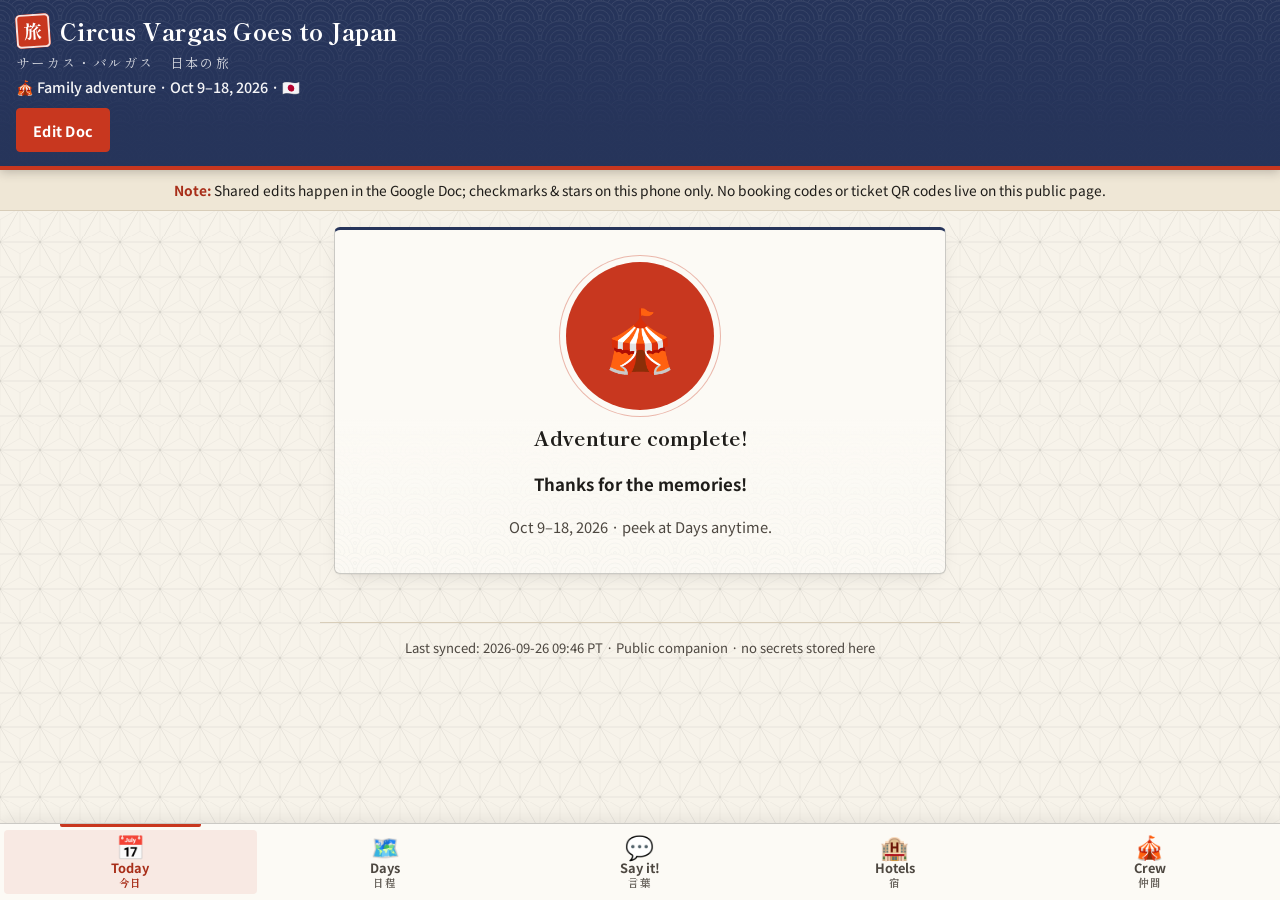
==== companion.html @ bad12d0d "Oct 10 Shinkansen moved to Nozomi 377 (11:24)" ====
<!DOCTYPE html>
<html lang="en">
<head>
  <meta charset="utf-8">
  <meta name="viewport" content="width=device-width, initial-scale=1, viewport-fit=cover">
  <meta name="theme-color" content="#26345a">
  <meta name="description" content="Circus Vargas Goes to Japan — family trip companion Oct 9–18, 2026.">
  <meta name="apple-mobile-web-app-capable" content="yes">
  <meta name="apple-mobile-web-app-status-bar-style" content="black-translucent">
  <title>Circus Vargas Goes to Japan</title>
  <link rel="preconnect" href="https://fonts.googleapis.com">
  <link rel="preconnect" href="https://fonts.gstatic.com" crossorigin>
  <link rel="stylesheet" href="https://fonts.googleapis.com/css2?family=Noto+Sans+JP:wght@400;500;700&family=Shippori+Mincho:wght@600;700;800&display=swap">
  <link rel="icon" href="data:image/svg+xml,%3Csvg xmlns='http://www.w3.org/2000/svg' viewBox='0 0 100 100'%3E%3Ctext y='.9em' font-size='90'%3E%F0%9F%8E%AA%3C/text%3E%3C/svg%3E">
  <style>
/* ───────────────────────────────────────────────────────────
   Circus Vargas Goes to Japan — washi & sumi theme
   Paper (washi) · ink (sumi) · vermilion (shu) · indigo (ai)
   Patterns are inline SVG data URIs (no external images).
   ─────────────────────────────────────────────────────────── */
:root {
  --paper: #f7f3ea;
  --paper-card: #fcfaf5;
  --paper-deep: #efe7d6;
  --sumi: #1f1d1a;
  --sumi-soft: #4d4740;
  --line: #d8cdb9;
  --line-ink: rgba(31, 29, 26, 0.22);
  --shu: #c8371f;
  --shu-ink: #a82e19;
  --shu-wash: #f8e9e3;
  --ai: #26345a;
  --ai-soft: #3a4c78;
  --ai-wash: #e8ebf2;
  --matcha: #4f6b2f;
  --matcha-wash: #edf1e3;
  --kin: #a7823a;
  --kin-ink: #7d5f17;
  --kin-wash: #f5eed9;
  --shadow: 0 1px 0 rgba(31, 29, 26, 0.04), 0 6px 18px -10px rgba(31, 29, 26, 0.25);
  --radius: 6px;
  --tap: 54px;
  --font: "Noto Sans JP", system-ui, -apple-system, "Segoe UI", "Hiragino Sans", "Hiragino Kaku Gothic ProN", "Yu Gothic", Meiryo, sans-serif;
  --serif: "Shippori Mincho", "Noto Serif JP", "Hiragino Mincho ProN", "Yu Mincho", "YuMincho", "Georgia", serif;
  --seigaiha-ai: url("data:image/svg+xml,%3Csvg xmlns='http://www.w3.org/2000/svg' width='40' height='20' viewBox='0 0 40 20'%3E%3Ccircle cx='0' cy='0' r='19.5' fill='%2326345a'/%3E%3Ccircle cx='0' cy='0' r='19' fill='none' stroke='%23ffffff' stroke-opacity='.13' stroke-width='1'/%3E%3Ccircle cx='0' cy='0' r='14.5' fill='none' stroke='%23ffffff' stroke-opacity='.13' stroke-width='1'/%3E%3Ccircle cx='0' cy='0' r='10' fill='none' stroke='%23ffffff' stroke-opacity='.13' stroke-width='1'/%3E%3Ccircle cx='0' cy='0' r='5.5' fill='none' stroke='%23ffffff' stroke-opacity='.13' stroke-width='1'/%3E%3Ccircle cx='0' cy='0' r='1.5' fill='none' stroke='%23ffffff' stroke-opacity='.13' stroke-width='1'/%3E%3Ccircle cx='40' cy='0' r='19.5' fill='%2326345a'/%3E%3Ccircle cx='40' cy='0' r='19' fill='none' stroke='%23ffffff' stroke-opacity='.13' stroke-width='1'/%3E%3Ccircle cx='40' cy='0' r='14.5' fill='none' stroke='%23ffffff' stroke-opacity='.13' stroke-width='1'/%3E%3Ccircle cx='40' cy='0' r='10' fill='none' stroke='%23ffffff' stroke-opacity='.13' stroke-width='1'/%3E%3Ccircle cx='40' cy='0' r='5.5' fill='none' stroke='%23ffffff' stroke-opacity='.13' stroke-width='1'/%3E%3Ccircle cx='40' cy='0' r='1.5' fill='none' stroke='%23ffffff' stroke-opacity='.13' stroke-width='1'/%3E%3Ccircle cx='20' cy='10' r='19.5' fill='%2326345a'/%3E%3Ccircle cx='20' cy='10' r='19' fill='none' stroke='%23ffffff' stroke-opacity='.13' stroke-width='1'/%3E%3Ccircle cx='20' cy='10' r='14.5' fill='none' stroke='%23ffffff' stroke-opacity='.13' stroke-width='1'/%3E%3Ccircle cx='20' cy='10' r='10' fill='none' stroke='%23ffffff' stroke-opacity='.13' stroke-width='1'/%3E%3Ccircle cx='20' cy='10' r='5.5' fill='none' stroke='%23ffffff' stroke-opacity='.13' stroke-width='1'/%3E%3Ccircle cx='20' cy='10' r='1.5' fill='none' stroke='%23ffffff' stroke-opacity='.13' stroke-width='1'/%3E%3Ccircle cx='0' cy='20' r='19.5' fill='%2326345a'/%3E%3Ccircle cx='0' cy='20' r='19' fill='none' stroke='%23ffffff' stroke-opacity='.13' stroke-width='1'/%3E%3Ccircle cx='0' cy='20' r='14.5' fill='none' stroke='%23ffffff' stroke-opacity='.13' stroke-width='1'/%3E%3Ccircle cx='0' cy='20' r='10' fill='none' stroke='%23ffffff' stroke-opacity='.13' stroke-width='1'/%3E%3Ccircle cx='0' cy='20' r='5.5' fill='none' stroke='%23ffffff' stroke-opacity='.13' stroke-width='1'/%3E%3Ccircle cx='0' cy='20' r='1.5' fill='none' stroke='%23ffffff' stroke-opacity='.13' stroke-width='1'/%3E%3Ccircle cx='40' cy='20' r='19.5' fill='%2326345a'/%3E%3Ccircle cx='40' cy='20' r='19' fill='none' stroke='%23ffffff' stroke-opacity='.13' stroke-width='1'/%3E%3Ccircle cx='40' cy='20' r='14.5' fill='none' stroke='%23ffffff' stroke-opacity='.13' stroke-width='1'/%3E%3Ccircle cx='40' cy='20' r='10' fill='none' stroke='%23ffffff' stroke-opacity='.13' stroke-width='1'/%3E%3Ccircle cx='40' cy='20' r='5.5' fill='none' stroke='%23ffffff' stroke-opacity='.13' stroke-width='1'/%3E%3Ccircle cx='40' cy='20' r='1.5' fill='none' stroke='%23ffffff' stroke-opacity='.13' stroke-width='1'/%3E%3C/svg%3E");
  --seigaiha-paper: url("data:image/svg+xml,%3Csvg xmlns='http://www.w3.org/2000/svg' width='40' height='20' viewBox='0 0 40 20'%3E%3Ccircle cx='0' cy='0' r='19.5' fill='%23fbf8f1'/%3E%3Ccircle cx='0' cy='0' r='19' fill='none' stroke='%23264653' stroke-opacity='.10' stroke-width='1'/%3E%3Ccircle cx='0' cy='0' r='14.5' fill='none' stroke='%23264653' stroke-opacity='.10' stroke-width='1'/%3E%3Ccircle cx='0' cy='0' r='10' fill='none' stroke='%23264653' stroke-opacity='.10' stroke-width='1'/%3E%3Ccircle cx='0' cy='0' r='5.5' fill='none' stroke='%23264653' stroke-opacity='.10' stroke-width='1'/%3E%3Ccircle cx='0' cy='0' r='1.5' fill='none' stroke='%23264653' stroke-opacity='.10' stroke-width='1'/%3E%3Ccircle cx='40' cy='0' r='19.5' fill='%23fbf8f1'/%3E%3Ccircle cx='40' cy='0' r='19' fill='none' stroke='%23264653' stroke-opacity='.10' stroke-width='1'/%3E%3Ccircle cx='40' cy='0' r='14.5' fill='none' stroke='%23264653' stroke-opacity='.10' stroke-width='1'/%3E%3Ccircle cx='40' cy='0' r='10' fill='none' stroke='%23264653' stroke-opacity='.10' stroke-width='1'/%3E%3Ccircle cx='40' cy='0' r='5.5' fill='none' stroke='%23264653' stroke-opacity='.10' stroke-width='1'/%3E%3Ccircle cx='40' cy='0' r='1.5' fill='none' stroke='%23264653' stroke-opacity='.10' stroke-width='1'/%3E%3Ccircle cx='20' cy='10' r='19.5' fill='%23fbf8f1'/%3E%3Ccircle cx='20' cy='10' r='19' fill='none' stroke='%23264653' stroke-opacity='.10' stroke-width='1'/%3E%3Ccircle cx='20' cy='10' r='14.5' fill='none' stroke='%23264653' stroke-opacity='.10' stroke-width='1'/%3E%3Ccircle cx='20' cy='10' r='10' fill='none' stroke='%23264653' stroke-opacity='.10' stroke-width='1'/%3E%3Ccircle cx='20' cy='10' r='5.5' fill='none' stroke='%23264653' stroke-opacity='.10' stroke-width='1'/%3E%3Ccircle cx='20' cy='10' r='1.5' fill='none' stroke='%23264653' stroke-opacity='.10' stroke-width='1'/%3E%3Ccircle cx='0' cy='20' r='19.5' fill='%23fbf8f1'/%3E%3Ccircle cx='0' cy='20' r='19' fill='none' stroke='%23264653' stroke-opacity='.10' stroke-width='1'/%3E%3Ccircle cx='0' cy='20' r='14.5' fill='none' stroke='%23264653' stroke-opacity='.10' stroke-width='1'/%3E%3Ccircle cx='0' cy='20' r='10' fill='none' stroke='%23264653' stroke-opacity='.10' stroke-width='1'/%3E%3Ccircle cx='0' cy='20' r='5.5' fill='none' stroke='%23264653' stroke-opacity='.10' stroke-width='1'/%3E%3Ccircle cx='0' cy='20' r='1.5' fill='none' stroke='%23264653' stroke-opacity='.10' stroke-width='1'/%3E%3Ccircle cx='40' cy='20' r='19.5' fill='%23fbf8f1'/%3E%3Ccircle cx='40' cy='20' r='19' fill='none' stroke='%23264653' stroke-opacity='.10' stroke-width='1'/%3E%3Ccircle cx='40' cy='20' r='14.5' fill='none' stroke='%23264653' stroke-opacity='.10' stroke-width='1'/%3E%3Ccircle cx='40' cy='20' r='10' fill='none' stroke='%23264653' stroke-opacity='.10' stroke-width='1'/%3E%3Ccircle cx='40' cy='20' r='5.5' fill='none' stroke='%23264653' stroke-opacity='.10' stroke-width='1'/%3E%3Ccircle cx='40' cy='20' r='1.5' fill='none' stroke='%23264653' stroke-opacity='.10' stroke-width='1'/%3E%3C/svg%3E");
  --asanoha: url("data:image/svg+xml,%3Csvg xmlns='http://www.w3.org/2000/svg' width='40' height='69.28' viewBox='0 0 40 69.28'%3E%3Cpath d='M-60 0L-20 0M-20 0L-40 -34.64M-40 -34.64L-60 0M-60 0L-40 -11.55M-20 0L-40 -11.55M-40 -34.64L-40 -11.55M-40 -34.64L0 -34.64M0 -34.64L-20 0M-20 0L-40 -34.64M-40 -34.64L-20 -23.09M0 -34.64L-20 -23.09M-20 0L-20 -23.09M-20 0L20 0M20 0L0 -34.64M0 -34.64L-20 0M-20 0L0 -11.55M20 0L0 -11.55M0 -34.64L0 -11.55M0 -34.64L40 -34.64M40 -34.64L20 0M20 0L0 -34.64M0 -34.64L20 -23.09M40 -34.64L20 -23.09M20 0L20 -23.09M20 0L60 0M60 0L40 -34.64M40 -34.64L20 0M20 0L40 -11.55M60 0L40 -11.55M40 -34.64L40 -11.55M40 -34.64L80 -34.64M80 -34.64L60 0M60 0L40 -34.64M40 -34.64L60 -23.09M80 -34.64L60 -23.09M60 0L60 -23.09M60 0L100 0M100 0L80 -34.64M80 -34.64L60 0M60 0L80 -11.55M100 0L80 -11.55M80 -34.64L80 -11.55M80 -34.64L120 -34.64M120 -34.64L100 0M100 0L80 -34.64M80 -34.64L100 -23.09M120 -34.64L100 -23.09M100 0L100 -23.09M100 0L140 0M140 0L120 -34.64M120 -34.64L100 0M100 0L120 -11.55M140 0L120 -11.55M120 -34.64L120 -11.55M120 -34.64L160 -34.64M160 -34.64L140 0M140 0L120 -34.64M120 -34.64L140 -23.09M160 -34.64L140 -23.09M140 0L140 -23.09M-80 34.64L-40 34.64M-40 34.64L-60 0M-60 0L-80 34.64M-80 34.64L-60 23.09M-40 34.64L-60 23.09M-60 0L-60 23.09M-60 0L-20 0M-20 0L-40 34.64M-40 34.64L-60 0M-60 0L-40 11.55M-20 0L-40 11.55M-40 34.64L-40 11.55M-40 34.64L0 34.64M0 34.64L-20 0M-20 0L-40 34.64M-40 34.64L-20 23.09M0 34.64L-20 23.09M-20 0L-20 23.09M-20 0L20 0M20 0L0 34.64M0 34.64L-20 0M-20 0L0 11.55M20 0L0 11.55M0 34.64L0 11.55M0 34.64L40 34.64M40 34.64L20 0M20 0L0 34.64M0 34.64L20 23.09M40 34.64L20 23.09M20 0L20 23.09M20 0L60 0M60 0L40 34.64M40 34.64L20 0M20 0L40 11.55M60 0L40 11.55M40 34.64L40 11.55M40 34.64L80 34.64M80 34.64L60 0M60 0L40 34.64M40 34.64L60 23.09M80 34.64L60 23.09M60 0L60 23.09M60 0L100 0M100 0L80 34.64M80 34.64L60 0M60 0L80 11.55M100 0L80 11.55M80 34.64L80 11.55M80 34.64L120 34.64M120 34.64L100 0M100 0L80 34.64M80 34.64L100 23.09M120 34.64L100 23.09M100 0L100 23.09M100 0L140 0M140 0L120 34.64M120 34.64L100 0M100 0L120 11.55M140 0L120 11.55M120 34.64L120 11.55M-60 69.28L-20 69.28M-20 69.28L-40 34.64M-40 34.64L-60 69.28M-60 69.28L-40 57.74M-20 69.28L-40 57.74M-40 34.64L-40 57.74M-40 34.64L0 34.64M0 34.64L-20 69.28M-20 69.28L-40 34.64M-40 34.64L-20 46.19M0 34.64L-20 46.19M-20 69.28L-20 46.19M-20 69.28L20 69.28M20 69.28L0 34.64M0 34.64L-20 69.28M-20 69.28L0 57.74M20 69.28L0 57.74M0 34.64L0 57.74M0 34.64L40 34.64M40 34.64L20 69.28M20 69.28L0 34.64M0 34.64L20 46.19M40 34.64L20 46.19M20 69.28L20 46.19M20 69.28L60 69.28M60 69.28L40 34.64M40 34.64L20 69.28M20 69.28L40 57.74M60 69.28L40 57.74M40 34.64L40 57.74M40 34.64L80 34.64M80 34.64L60 69.28M60 69.28L40 34.64M40 34.64L60 46.19M80 34.64L60 46.19M60 69.28L60 46.19M60 69.28L100 69.28M100 69.28L80 34.64M80 34.64L60 69.28M60 69.28L80 57.74M100 69.28L80 57.74M80 34.64L80 57.74M80 34.64L120 34.64M120 34.64L100 69.28M100 69.28L80 34.64M80 34.64L100 46.19M120 34.64L100 46.19M100 69.28L100 46.19M100 69.28L140 69.28M140 69.28L120 34.64M120 34.64L100 69.28M100 69.28L120 57.74M140 69.28L120 57.74M120 34.64L120 57.74M120 34.64L160 34.64M160 34.64L140 69.28M140 69.28L120 34.64M120 34.64L140 46.19M160 34.64L140 46.19M140 69.28L140 46.19M-80 103.92L-40 103.92M-40 103.92L-60 69.28M-60 69.28L-80 103.92M-80 103.92L-60 92.38M-40 103.92L-60 92.38M-60 69.28L-60 92.38M-60 69.28L-20 69.28M-20 69.28L-40 103.92M-40 103.92L-60 69.28M-60 69.28L-40 80.83M-20 69.28L-40 80.83M-40 103.92L-40 80.83M-40 103.92L0 103.92M0 103.92L-20 69.28M-20 69.28L-40 103.92M-40 103.92L-20 92.38M0 103.92L-20 92.38M-20 69.28L-20 92.38M-20 69.28L20 69.28M20 69.28L0 103.92M0 103.92L-20 69.28M-20 69.28L0 80.83M20 69.28L0 80.83M0 103.92L0 80.83M0 103.92L40 103.92M40 103.92L20 69.28M20 69.28L0 103.92M0 103.92L20 92.38M40 103.92L20 92.38M20 69.28L20 92.38M20 69.28L60 69.28M60 69.28L40 103.92M40 103.92L20 69.28M20 69.28L40 80.83M60 69.28L40 80.83M40 103.92L40 80.83M40 103.92L80 103.92M80 103.92L60 69.28M60 69.28L40 103.92M40 103.92L60 92.38M80 103.92L60 92.38M60 69.28L60 92.38M60 69.28L100 69.28M100 69.28L80 103.92M80 103.92L60 69.28M60 69.28L80 80.83M100 69.28L80 80.83M80 103.92L80 80.83M80 103.92L120 103.92M120 103.92L100 69.28M100 69.28L80 103.92M80 103.92L100 92.38M120 103.92L100 92.38M100 69.28L100 92.38M100 69.28L140 69.28M140 69.28L120 103.92M120 103.92L100 69.28M100 69.28L120 80.83M140 69.28L120 80.83M120 103.92L120 80.83' fill='none' stroke='%231f1d1a' stroke-opacity='.055' stroke-width='.7'/%3E%3C/svg%3E");
}

*, *::before, *::after { box-sizing: border-box; }
html { scroll-behavior: smooth; }
body {
  margin: 0;
  font-family: var(--font);
  font-size: 1.05rem;
  background-color: var(--paper);
  background-image: var(--asanoha);
  color: var(--sumi);
  line-height: 1.6;
  min-height: 100dvh;
  padding-bottom: calc(92px + env(safe-area-inset-bottom));
  -webkit-font-smoothing: antialiased;
}

a { color: var(--ai-soft); text-underline-offset: 2px; }
button, input, textarea, select {
  font: inherit;
  color: inherit;
}
h1, h2, h3 { font-family: var(--serif); font-weight: 700; letter-spacing: 0.02em; }

/* ── Header: indigo noren with seigaiha waves + vermilion rule ── */
.app-header {
  position: sticky;
  top: 0;
  z-index: 40;
  background-color: var(--ai);
  background-image: linear-gradient(180deg, rgba(38, 52, 90, 0.35), rgba(38, 52, 90, 0.95) 80%), var(--seigaiha-ai);
  color: #fff;
  padding: 14px 16px 14px;
  border-bottom: 4px solid var(--shu);
  box-shadow: 0 2px 10px rgba(31, 29, 26, 0.25);
}
.app-header h1 {
  margin: 0;
  font-size: 1.25rem;
  line-height: 1.3;
  font-weight: 800;
  display: flex;
  align-items: center;
  gap: 10px;
}
.hanko-seal {
  flex: 0 0 auto;
  display: inline-flex;
  align-items: center;
  justify-content: center;
  width: 34px;
  height: 34px;
  border-radius: 5px;
  background: var(--shu);
  color: #fff;
  font-family: var(--serif);
  font-size: 1.15rem;
  font-weight: 800;
  box-shadow: inset 0 0 0 2px rgba(255, 255, 255, 0.85), inset 0 0 0 3px var(--shu);
  transform: rotate(-4deg);
}
.app-header .jp-sub {
  margin: 4px 0 0;
  font-family: var(--serif);
  font-size: 0.82rem;
  letter-spacing: 0.18em;
  color: rgba(255, 255, 255, 0.82);
}
.app-header .tagline {
  margin: 2px 0 0;
  font-size: 0.9rem;
  color: rgba(255, 255, 255, 0.95);
  font-weight: 500;
}
.header-actions {
  display: flex;
  gap: 8px;
  margin-top: 10px;
  flex-wrap: wrap;
}
.header-actions .btn { min-height: 44px; padding: 0 16px; font-size: 0.9rem; }

/* ── Buttons: restrained, solid ── */
.btn {
  display: inline-flex;
  align-items: center;
  justify-content: center;
  gap: 6px;
  min-height: var(--tap);
  padding: 0 18px;
  border-radius: 4px;
  border: 1px solid transparent;
  cursor: pointer;
  text-decoration: none;
  font-weight: 700;
  font-size: 0.95rem;
  letter-spacing: 0.02em;
  transition: background-color 0.15s, border-color 0.15s;
}
.btn-primary {
  background: var(--shu);
  color: #fff;
  border-color: var(--shu);
}
.btn-primary:hover, .btn-primary:focus-visible {
  background: var(--shu-ink);
  border-color: var(--shu-ink);
  outline: 2px solid #fff;
  outline-offset: 2px;
}
.card .btn-primary:focus-visible, main .btn-primary:focus-visible { outline-color: var(--ai); }
.btn-ghost {
  background: rgba(255, 255, 255, 0.1);
  color: #fff;
  border-color: rgba(255, 255, 255, 0.4);
}
.btn-ghost:hover, .btn-ghost:focus-visible {
  background: rgba(255, 255, 255, 0.2);
  outline: 2px solid #fff;
  outline-offset: 2px;
}
.btn-paper {
  background: #fff;
  color: var(--sumi);
  border-color: var(--line-ink);
}
.btn-paper:hover, .btn-paper:focus-visible {
  background: var(--paper-deep);
  border-color: var(--sumi-soft);
  outline: 2px solid var(--ai);
  outline-offset: 1px;
}
.btn-indigo {
  background: var(--ai);
  color: #fff;
  border-color: var(--ai);
}
.btn-indigo:hover, .btn-indigo:focus-visible {
  background: var(--ai-soft);
  outline: 2px solid var(--shu);
  outline-offset: 1px;
}
.btn-sm {
  min-height: 44px;
  padding: 0 14px;
  font-size: 0.88rem;
}
.btn-icon {
  min-width: var(--tap);
  min-height: var(--tap);
  padding: 0;
  border-radius: 4px;
  background: #fff;
  border: 1px solid var(--line-ink);
  cursor: pointer;
  font-size: 1.3rem;
  color: var(--kin-ink);
}
.btn-icon[aria-pressed="true"] {
  background: var(--kin-wash);
  border-color: var(--kin);
  color: var(--kin-ink);
}
.btn-icon:focus-visible { outline: 2px solid var(--ai); outline-offset: 1px; }

/* ── Note strip under header ── */
.banner {
  background: var(--paper-deep);
  color: var(--sumi);
  padding: 9px 16px;
  font-size: 0.86rem;
  text-align: center;
  border-bottom: 1px solid var(--line);
}
.banner strong { color: var(--shu-ink); }

/* ── Bottom tabs ── */
.nav-tabs {
  position: fixed;
  bottom: 0;
  left: 0;
  right: 0;
  z-index: 50;
  display: grid;
  grid-template-columns: repeat(5, 1fr);
  gap: 2px;
  background: var(--paper-card);
  border-top: 1px solid var(--line-ink);
  padding: 6px 4px calc(6px + env(safe-area-inset-bottom));
  box-shadow: 0 -4px 16px rgba(31, 29, 26, 0.08);
}
.nav-tabs button {
  appearance: none;
  position: relative;
  border: none;
  background: transparent;
  min-height: 64px;
  border-radius: 4px;
  cursor: pointer;
  font-size: 0.8rem;
  font-weight: 700;
  color: var(--sumi-soft);
  display: flex;
  flex-direction: column;
  align-items: center;
  justify-content: center;
  gap: 1px;
  line-height: 1.15;
}
.nav-tabs button .ico { font-size: 1.45rem; line-height: 1; margin-bottom: 2px; }
.nav-tabs button .jp {
  font-family: var(--serif);
  font-size: 0.66rem;
  font-weight: 700;
  letter-spacing: 0.08em;
  color: var(--sumi-soft);
  opacity: 0.85;
}
.nav-tabs button[aria-selected="true"] {
  color: var(--shu-ink);
  background: var(--shu-wash);
}
.nav-tabs button[aria-selected="true"] .jp { color: var(--shu-ink); opacity: 1; }
.nav-tabs button[aria-selected="true"]::before {
  content: "";
  position: absolute;
  top: -6px;
  left: 22%;
  right: 22%;
  height: 3px;
  background: var(--shu);
  border-radius: 0 0 2px 2px;
}
.nav-tabs button:focus-visible {
  outline: 2px solid var(--ai);
  outline-offset: 1px;
}

main {
  max-width: 640px;
  margin: 0 auto;
  padding: 16px 14px 24px;
}
.panel { display: none; }
.panel.active { display: block; }

/* ── Section eyebrow: 日程 · Days ── */
.eyebrow {
  display: flex;
  align-items: center;
  gap: 10px;
  margin: 2px 0 12px;
  font-size: 0.85rem;
  font-weight: 700;
  color: var(--sumi-soft);
  letter-spacing: 0.06em;
}
.eyebrow .jp {
  font-family: var(--serif);
  font-size: 1.15rem;
  color: var(--sumi);
  letter-spacing: 0.12em;
}
.eyebrow::after {
  content: "";
  flex: 1;
  height: 1px;
  background: linear-gradient(90deg, var(--line-ink), transparent);
}
.card .eyebrow { margin-top: 0; }

/* ── Cards: paper with thin ink border ── */
.card {
  background: var(--paper-card);
  border: 1px solid var(--line-ink);
  border-radius: var(--radius);
  padding: 18px 16px;
  margin-bottom: 16px;
  box-shadow: var(--shadow);
}
.card h2, .card h3 {
  margin: 0 0 8px;
  font-size: 1.2rem;
  line-height: 1.35;
}
.muted { color: var(--sumi-soft); font-size: 0.92rem; }

/* ── Status badges: hanko stamps ── */
.pill {
  display: inline-block;
  padding: 2px 8px 1px;
  border: 2px solid currentColor;
  border-radius: 4px;
  font-family: var(--serif);
  font-size: 0.74rem;
  font-weight: 800;
  line-height: 1.45;
  letter-spacing: 0.04em;
  vertical-align: middle;
  transform: rotate(-3deg);
  margin-left: 2px;
  white-space: nowrap;
}
.pill-booked { color: var(--shu-ink); background: var(--shu-wash); }
.pill-planned { color: var(--kin-ink); background: var(--kin-wash); transform: rotate(2deg); }
.pill-plan { color: var(--ai); background: var(--ai-wash); border-style: double; border-width: 3px; transform: rotate(-1.5deg); }

.callout {
  background: var(--kin-wash);
  border: 1px solid #e4d4a8;
  border-left: 4px solid var(--kin);
  border-radius: 3px;
  padding: 12px 14px;
  margin: 10px 0;
  font-size: 0.92rem;
}
.callout a { word-break: break-all; }

/* ── Countdown: hinomaru sun ── */
.countdown {
  text-align: center;
  padding: 22px 14px 20px;
  background-color: var(--paper-card);
  background-image: linear-gradient(180deg, var(--paper-card) 55%, rgba(252, 250, 245, 0.6)), var(--seigaiha-paper);
  background-position: 0 0, 0 100%;
  border-top: 3px solid var(--ai);
}
.countdown .big {
  width: 132px;
  height: 132px;
  margin: 10px auto 6px;
  border-radius: 50%;
  background: var(--shu);
  color: #fff;
  display: flex;
  align-items: center;
  justify-content: center;
  font-family: var(--serif);
  font-size: 3.4rem;
  font-weight: 800;
  line-height: 1;
  box-shadow: 0 0 0 6px var(--paper-card), 0 0 0 7px rgba(200, 55, 31, 0.35);
}
.countdown .countdown-label {
  font-family: var(--serif);
  font-size: 1.25rem;
  font-weight: 800;
  margin: 12px 0 4px;
  color: var(--sumi);
}

/* ── Day card title with red-sun date marker ── */
.day-title-row {
  display: flex;
  align-items: center;
  gap: 12px;
  margin-bottom: 6px;
}
.day-title-row h2 { margin: 0; flex: 1; }
.day-sun {
  flex: 0 0 auto;
  width: 54px;
  height: 54px;
  border-radius: 50%;
  background: var(--shu);
  color: #fff;
  display: inline-flex;
  flex-direction: column;
  align-items: center;
  justify-content: center;
  font-family: var(--serif);
  font-weight: 800;
  font-size: 1.35rem;
  line-height: 1;
}
.day-sun small {
  font-family: var(--font);
  font-size: 0.58rem;
  font-weight: 700;
  letter-spacing: 0.1em;
  text-transform: uppercase;
  margin-bottom: 2px;
  opacity: 0.92;
}
.day-meta { margin-top: 0; }

.item {
  border-top: 1px dashed var(--line);
  padding: 16px 0 14px;
  position: relative;
}
.item:first-of-type { border-top: none; padding-top: 4px; }
.card > p + .item, .card > .callout + .item { border-top: 1px solid var(--line-ink); padding-top: 16px; }
.item.done .item-title { text-decoration: line-through; text-decoration-color: var(--shu); opacity: 0.6; }
.item.done::after {
  content: "済";
  position: absolute;
  top: 10px;
  right: 2px;
  width: 42px;
  height: 42px;
  border: 2px solid var(--shu);
  border-radius: 50%;
  color: var(--shu);
  font-family: var(--serif);
  font-size: 1.25rem;
  font-weight: 800;
  display: flex;
  align-items: center;
  justify-content: center;
  background: rgba(248, 233, 227, 0.75);
  transform: rotate(-12deg);
  animation: hanko-press 0.25s ease-out;
  pointer-events: none;
}
@keyframes hanko-press {
  0% { transform: scale(1.35) rotate(-12deg); opacity: 0; }
  100% { transform: scale(1) rotate(-12deg); opacity: 1; }
}
@media (prefers-reduced-motion: reduce) {
  .item.done::after { animation: none; }
  .phrase-inner { transition: none; }
}
.item-top {
  display: flex;
  gap: 12px;
  align-items: flex-start;
}
.item-checks {
  display: flex;
  flex-direction: column;
  gap: 6px;
  flex-shrink: 0;
  align-items: center;
}
.item-body { flex: 1; min-width: 0; }
.item-title { font-weight: 700; font-size: 1.04rem; line-height: 1.45; padding-right: 36px; }
.item-detail { font-size: 0.93rem; color: var(--sumi-soft); margin-top: 4px; }
.item-actions {
  display: flex;
  flex-wrap: wrap;
  gap: 8px;
  margin-top: 10px;
}
.item-note {
  width: 100%;
  margin-top: 8px;
  min-height: 44px;
  border: 1px solid var(--line);
  border-radius: 4px;
  padding: 10px 12px;
  background: #fff;
  resize: vertical;
}
.item-note:focus { outline: 2px solid var(--ai); outline-offset: 0; border-color: var(--ai); }
.chk {
  width: 36px;
  height: 36px;
  margin: 9px;
  accent-color: var(--shu);
  cursor: pointer;
}

/* ── Day picker: paper tiles ── */
.day-picker {
  display: flex;
  gap: 8px;
  overflow-x: auto;
  padding: 4px 2px 14px;
  -webkit-overflow-scrolling: touch;
  scrollbar-width: thin;
}
.day-chip {
  flex: 0 0 auto;
  min-width: 64px;
  min-height: 64px;
  padding: 8px 10px;
  border-radius: 4px;
  border: 1px solid var(--line-ink);
  border-top: 3px solid var(--line);
  background: var(--paper-card);
  cursor: pointer;
  text-align: center;
  font-size: 0.76rem;
  font-weight: 700;
  color: var(--sumi-soft);
  letter-spacing: 0.04em;
}
.day-chip .d {
  display: block;
  font-family: var(--serif);
  font-size: 1.35rem;
  font-weight: 800;
  line-height: 1.15;
  color: var(--sumi);
}
.day-chip:hover { border-top-color: var(--shu); }
.day-chip[aria-selected="true"] {
  background: var(--ai);
  color: #fff;
  border-color: var(--ai);
  border-top-color: var(--shu);
  box-shadow: 0 4px 10px -4px rgba(38, 52, 90, 0.6);
}
.day-chip[aria-selected="true"] .d { color: #fff; }
.day-chip:focus-visible { outline: 2px solid var(--shu); outline-offset: 2px; }

.search-row {
  display: flex;
  gap: 8px;
  margin-bottom: 12px;
}
.search-row input {
  flex: 1;
  min-height: var(--tap);
  border: 1px solid var(--line-ink);
  border-radius: 4px;
  padding: 0 16px;
  background: #fff;
  font-size: 1rem;
}
.search-row input:focus { outline: 2px solid var(--ai); border-color: var(--ai); }
.cat-tabs {
  display: flex;
  gap: 6px;
  overflow-x: auto;
  padding-bottom: 12px;
  -webkit-overflow-scrolling: touch;
}
.cat-chip {
  flex: 0 0 auto;
  min-height: 44px;
  padding: 8px 14px;
  border-radius: 4px;
  border: 1px solid var(--line-ink);
  background: var(--paper-card);
  font-size: 0.88rem;
  font-weight: 700;
  cursor: pointer;
  white-space: nowrap;
}
.cat-chip[aria-selected="true"] {
  background: var(--ai);
  color: #fff;
  border-color: var(--ai);
}
.cat-chip:focus-visible { outline: 2px solid var(--shu); outline-offset: 2px; }

/* ── Phrase flip cards: paper front, indigo back ── */
.phrase-grid {
  display: grid;
  gap: 14px;
}
.phrase-card {
  perspective: 800px;
  min-height: 148px;
  cursor: pointer;
  border: none;
  padding: 0;
  background: transparent;
  text-align: left;
  width: 100%;
}
.phrase-card:focus-visible { outline: 2px solid var(--ai); outline-offset: 3px; border-radius: var(--radius); }
.phrase-inner {
  position: relative;
  display: grid; /* faces share one cell → card grows with its longest face */
  width: 100%;
  min-height: 148px;
  transition: transform 0.5s ease;
  transform-style: preserve-3d;
}
.phrase-card.flipped .phrase-inner { transform: rotateY(180deg); }
.phrase-face {
  position: relative;
  grid-area: 1 / 1;
  backface-visibility: hidden;
  -webkit-backface-visibility: hidden;
  border-radius: var(--radius);
  border: 1px solid var(--line-ink);
  background: var(--paper-card);
  box-shadow: var(--shadow);
  padding: 16px 78px 16px 22px; /* right: room for the 🔊 play button */
  display: flex;
  flex-direction: column;
  justify-content: center;
  overflow: hidden;
}
.phrase-face.front::before {
  content: "";
  position: absolute;
  left: 0;
  top: 0;
  bottom: 0;
  width: 5px;
  background: var(--shu);
}
.phrase-face.front::after {
  content: "";
  position: absolute;
  right: 0;
  bottom: 0;
  width: 120px;
  height: 60px;
  background-image: var(--seigaiha-paper);
  -webkit-mask-image: linear-gradient(135deg, transparent 20%, #000 90%);
  mask-image: linear-gradient(135deg, transparent 20%, #000 90%);
  opacity: 0.9;
  pointer-events: none;
}
.phrase-face.back {
  transform: rotateY(180deg);
  background-color: var(--ai);
  background-image: linear-gradient(180deg, rgba(38, 52, 90, 0.9), rgba(38, 52, 90, 0.97)), var(--seigaiha-ai);
  border-color: var(--ai);
  color: #fff;
}
.phrase-face.back .phrase-try { color: #f3c9bd; }
.phrase-face.back .phrase-romaji { color: rgba(255, 255, 255, 0.85); }
.phrase-face.back .phrase-en { color: #fff; }
.phrase-try {
  font-size: 0.8rem;
  font-weight: 700;
  color: var(--shu-ink);
  margin-bottom: 4px;
  letter-spacing: 0.06em;
  position: relative;
}
.phrase-ja {
  font-family: var(--serif);
  font-size: 1.55rem;
  font-weight: 700;
  line-height: 1.35;
  position: relative;
}
.phrase-ja-sm { font-size: 1.1rem; margin-top: 6px; }
.phrase-romaji {
  font-size: 0.95rem;
  color: var(--sumi-soft);
  margin-top: 4px;
  font-weight: 500;
  position: relative;
}
.phrase-en {
  font-family: var(--serif);
  font-size: 1.25rem;
  font-weight: 800;
  color: var(--sumi);
}
.phrase-hint {
  margin-top: 10px;
  font-size: 0.82rem;
  font-weight: 700;
  color: var(--ai);
  align-self: flex-start;
  border-bottom: 1px solid var(--ai);
  padding-bottom: 1px;
  position: relative;
}
.phrase-tools {
  display: flex;
  gap: 6px;
  margin-top: 8px;
}

/* ── Say it: pronunciation play button (indigo disc, vermilion ring while playing) ── */
.phrase-unit { position: relative; }
.say-btn {
  position: absolute;
  top: 12px;
  right: 12px;
  z-index: 3;
  width: 52px;
  height: 52px;
  padding: 0;
  border: none;
  border-radius: 50%;
  background: var(--ai);
  color: #fff;
  display: inline-flex;
  align-items: center;
  justify-content: center;
  cursor: pointer;
  touch-action: manipulation;
  -webkit-tap-highlight-color: transparent;
  box-shadow: 0 0 0 3px var(--paper-card), 0 5px 12px -5px rgba(38, 52, 90, 0.75);
  transition: background-color 0.15s ease, box-shadow 0.15s ease, transform 0.1s ease;
}
.say-btn:hover { background: var(--ai-soft); }
.say-btn:active { transform: scale(0.94); }
.say-btn:focus-visible { outline: 3px solid var(--shu); outline-offset: 4px; }
.say-btn .ico-stop { display: none; }
.say-btn.is-playing {
  background: var(--ai);
  box-shadow: 0 0 0 3px var(--paper-card), 0 0 0 7px var(--shu), 0 6px 14px -6px rgba(200, 55, 31, 0.8);
}
.say-btn.is-playing .ico-say { display: none; }
.say-btn.is-playing .ico-stop { display: block; }
.say-btn.is-playing::after {
  content: "";
  position: absolute;
  inset: -7px;
  border-radius: 50%;
  border: 3px solid var(--shu);
  animation: say-ripple 1.1s ease-out infinite;
  pointer-events: none;
}
@keyframes say-ripple {
  0% { transform: scale(1); opacity: 0.85; }
  100% { transform: scale(1.35); opacity: 0; }
}
.say-btn.no-audio { animation: say-shake 0.3s ease 2; }
@keyframes say-shake {
  0%, 100% { transform: translateX(0); }
  25% { transform: translateX(-3px); }
  75% { transform: translateX(3px); }
}
.say-controls {
  display: flex;
  flex-wrap: wrap;
  align-items: center;
  justify-content: space-between;
  gap: 10px;
  margin-top: 12px;
}
.say-help {
  display: inline-flex;
  align-items: center;
  gap: 8px;
  font-size: 0.9rem;
  font-weight: 700;
  color: var(--ai);
}
.say-help-dot {
  width: 30px;
  height: 30px;
  border-radius: 50%;
  background: var(--ai);
  color: #fff;
  display: inline-flex;
  align-items: center;
  justify-content: center;
  flex-shrink: 0;
}
.say-help-dot svg { width: 18px; height: 18px; }
.say-help-dot .ico-stop { display: none; }
.slow-toggle { min-height: 44px; min-width: 44px; }
.slow-toggle[aria-pressed="true"] {
  background: var(--ai);
  border-color: var(--ai);
  color: #fff;
}
@media (prefers-reduced-motion: reduce) {
  .say-btn.is-playing::after, .say-btn.no-audio { animation: none; }
}

.stay-card h3 { margin-bottom: 4px; }
.kv { font-size: 0.95rem; margin: 4px 0; }
.kv span { color: var(--sumi-soft); display: inline-block; min-width: 5.5em; }
.section-title { margin-top: 26px; }

.app-footer {
  max-width: 640px;
  margin: 8px auto 0;
  padding: 14px 16px 20px;
  text-align: center;
  font-size: 0.82rem;
  color: var(--sumi-soft);
  border-top: 1px solid var(--line);
}

.sr-only {
  position: absolute;
  width: 1px;
  height: 1px;
  padding: 0;
  margin: -1px;
  overflow: hidden;
  clip: rect(0,0,0,0);
  border: 0;
}

@media (min-width: 640px) {
  .app-header h1 { font-size: 1.45rem; }
  .phrase-grid { grid-template-columns: 1fr 1fr; }
  .countdown .big { width: 148px; height: 148px; font-size: 3.8rem; }
}

/* ── Location photo thumbs → open Google Maps ── */
.place-photo {
  position: relative;
  display: block;
  margin: 10px 0 6px;
  width: min(100%, 280px);
  max-width: 100%;
  border-radius: 4px;
  overflow: hidden;
  border: 1px solid var(--line-ink);
  padding: 4px;
  background: #fff;
  box-shadow: var(--shadow);
  aspect-ratio: 4 / 3;
  text-decoration: none;
  -webkit-tap-highlight-color: transparent;
}
.place-photo img {
  display: block;
  width: 100%;
  height: 100%;
  object-fit: cover;
  vertical-align: middle;
  border-radius: 2px;
  background: var(--paper-deep);
}
.place-photo-badge {
  position: absolute;
  right: 10px;
  bottom: 10px;
  padding: 4px 10px;
  border-radius: 3px;
  background: rgba(31, 29, 26, 0.82);
  color: #fff;
  font-size: 0.74rem;
  font-weight: 700;
  letter-spacing: 0.04em;
  pointer-events: none;
}
.place-photo:focus-visible {
  outline: 3px solid var(--ai);
  outline-offset: 2px;
}
.place-photo:active { opacity: 0.9; }
.stay-card .place-photo {
  width: 100%;
  max-width: 420px;
  aspect-ratio: 16 / 10;
  margin: 10px 0 12px;
}
@media (max-width: 420px) {
  .place-photo {
    width: 100%;
    max-width: none;
    aspect-ratio: 16 / 10;
  }
}

/* ── Crew ── */
.crew-list {
  list-style: none;
  margin: 12px 0 0;
  padding: 0;
  display: grid;
  gap: 8px;
}
.crew-member {
  display: flex;
  align-items: center;
  gap: 12px;
  min-height: 52px;
  padding: 8px 12px;
  background: #fff;
  border: 1px solid var(--line);
  border-left: 3px solid var(--ai);
  border-radius: 4px;
  font-weight: 700;
  font-size: 1.05rem;
}
.crew-num {
  display: inline-flex;
  align-items: center;
  justify-content: center;
  width: 34px;
  height: 34px;
  border-radius: 50%;
  border: 2px solid var(--shu);
  color: var(--shu-ink);
  background: var(--shu-wash);
  font-family: var(--serif);
  font-size: 1rem;
  font-weight: 800;
  flex-shrink: 0;
  transform: rotate(-6deg);
}
.crew-names {
  display: flex;
  flex-wrap: wrap;
  align-items: baseline;
  column-gap: 10px;
  row-gap: 0;
  min-width: 0;
}
.crew-nick {
  font-family: var(--serif);
  font-size: 1.55rem;
  font-weight: 800;
  line-height: 1.2;
  color: var(--sumi);
  letter-spacing: 0.01em;
}
.crew-real {
  font-size: 0.82rem;
  font-weight: 500;
  color: var(--sumi-soft);
  letter-spacing: 0.06em;
}
.crew-member.has-nick { border-left-color: var(--shu); }
.crew-hint {
  margin: 10px 0 0;
  font-family: var(--serif);
  font-size: 0.9rem;
  font-weight: 700;
  color: var(--ai);
}
.card ul { padding-left: 1.2em; }
.card li { margin: 4px 0; }
.card li::marker { color: var(--shu); }

  </style>
</head>
<body>
  <header class="app-header">
    <h1><span class="hanko-seal" lang="ja" aria-hidden="true">旅</span><span>Circus Vargas Goes to Japan</span></h1>
    <p class="jp-sub" lang="ja">サーカス・バルガス　日本の旅</p>
    <p class="tagline">🎪 Family adventure · Oct 9–18, 2026 · 🇯🇵</p>
    <div class="header-actions">
      <a id="doc-btn" class="btn btn-primary" href="#" target="_blank" rel="noopener noreferrer">Edit Doc</a>
    </div>
  </header>

  <div class="banner" role="status">
    <strong>Note:</strong> <span id="banner-text">Shared edits happen in the Google Doc; checkmarks on this phone only.</span>
  </div>

  <main>
    <section id="panel-today" class="panel active" aria-label="Today"></section>
    <section id="panel-itinerary" class="panel" aria-label="All the days"></section>
    <section id="panel-phrases" class="panel" aria-label="Say it"></section>
    <section id="panel-stays" class="panel" aria-label="Hotels and trains"></section>
    <section id="panel-party" class="panel" aria-label="Crew"></section>
  </main>

  <footer class="app-footer">
    Last synced: <span id="last-synced">—</span>
    · Public companion · no secrets stored here
  </footer>

  <nav class="nav-tabs" aria-label="Primary">
    <button type="button" data-panel="today" aria-selected="true"><span class="ico" aria-hidden="true">📅</span>Today<span class="jp" lang="ja" aria-hidden="true">今日</span></button>
    <button type="button" data-panel="itinerary" aria-selected="false"><span class="ico" aria-hidden="true">🗺️</span>Days<span class="jp" lang="ja" aria-hidden="true">日程</span></button>
    <button type="button" data-panel="phrases" aria-selected="false"><span class="ico" aria-hidden="true">💬</span>Say it!<span class="jp" lang="ja" aria-hidden="true">言葉</span></button>
    <button type="button" data-panel="stays" aria-selected="false"><span class="ico" aria-hidden="true">🏨</span>Hotels<span class="jp" lang="ja" aria-hidden="true">宿</span></button>
    <button type="button" data-panel="party" aria-selected="false"><span class="ico" aria-hidden="true">🎪</span>Crew<span class="jp" lang="ja" aria-hidden="true">仲間</span></button>
  </nav>

  <script>
/* Auto-generated by scripts/sync-data.js — do not edit by hand; edit data/*.json */
window.TRIP_DATA = {
  "meta": {
    "title": "Circus Vargas Goes to Japan",
    "docUrl": "https://docs.google.com/document/d/1t0yKSCdpAXDrOtdceFMqJ7ZXoe6zh-OmAR-z8jigMEA/edit",
    "lastSynced": "2026-09-26 09:46 PT",
    "partySize": "Chris, Adana, Amaya, Ellie, Robert, Sandra, Alyssa, Pete (8)",
    "timezone": "Asia/Tokyo",
    "tripStart": "2026-10-09",
    "tripEnd": "2026-10-18",
    "banner": "Shared edits happen in the Google Doc; checkmarks & stars on this phone only. No booking codes or ticket QR codes live on this public page."
  },
  "days": [
    {
      "id": "day-2026-10-09",
      "date": "2026-10-09",
      "weekday": "Friday",
      "title": "Arrive Tokyo — Haneda",
      "city": "Tokyo (Haneda)",
      "summary": "ANA NH125 lands Haneda ~9pm. Check in Villa Fontaine Premier (Terminal 3).",
      "callouts": [],
      "items": [
        {
          "id": "d9-flight",
          "type": "flight",
          "title": "ANA NH125 — land Haneda ~9pm",
          "detail": "Departs LAX Thu Oct 8 at 4:50pm (Terminal B) → arrives Haneda Fri Oct 9 at 9:00pm. Economy confirmed. E-ticket receipts are in email; mobile boarding passes come from ANA check-in (~24h before).",
          "status": "Booked",
          "mapsQuery": "Haneda Airport Terminal 3",
          "mapsUrl": null
        },
        {
          "id": "d9-hotel",
          "type": "stay",
          "title": "Villa Fontaine Premier Haneda Airport",
          "detail": "Night of Oct 9. 3 rooms, all with hot spring access: 1 Executive Twin (family of 4), 1 Deluxe Twin (Peter Fox), and 1 Deluxe Twin (Sandra & Robert Vargas). Booked.",
          "status": "Booked",
          "mapsQuery": "Villa Fontaine Premier Haneda Airport Terminal 3",
          "mapsUrl": null
        }
      ]
    },
    {
      "id": "day-2026-10-10",
      "date": "2026-10-10",
      "weekday": "Saturday",
      "title": "Haneda → Kyoto · City walk",
      "city": "Kyoto",
      "summary": "Jumbo van toward Tokyo Station, Nozomi 377 (11:24am) to Kyoto, check in Hotel Forza Shijo Kawaramachi, then afternoon/evening city walk if energy allows.",
      "callouts": [
        "🚄 Shinkansen is now Nozomi 377 at 11:24am from Tokyo (moved earlier from the afternoon train) — arrives Kyoto 1:39pm. Green Car, all 8 seats. Hotel Forza matches the Doc.",
        "Kansai Wide Area Pass (5-day) — covers Amanohashidate train & more. Buy: https://www.klook.com/en-US/activity/3277-5-day-kansai-wide-area-jr-pass/ · watch: https://www.youtube.com/watch?v=Axqxa-FB73s"
      ],
      "items": [
        {
          "id": "d10-breakfast",
          "type": "food",
          "title": "Breakfast TBD",
          "detail": "Before departure from Haneda area.",
          "status": null,
          "mapsQuery": null,
          "mapsUrl": null
        },
        {
          "id": "d10-van",
          "type": "transit",
          "title": "Jumbo van Haneda → Shinagawa",
          "detail": "Prefer van with 8 + bags (not Keikyu). Aim to be at Tokyo Station well before the 11:24am Nozomi.",
          "status": "Plan",
          "mapsQuery": "Tokyo Station",
          "mapsUrl": null
        },
        {
          "id": "d10-shinkansen",
          "type": "train",
          "title": "Nozomi 377 — Green Car",
          "detail": "Tokyo 11:24 → Kyoto 13:39. Green Car 9 · all 8 seats booked (SmartEX).",
          "status": "Booked",
          "mapsQuery": "Kyoto Station",
          "mapsUrl": null
        },
        {
          "id": "d10-hotel",
          "type": "stay",
          "title": "Hotel Forza Kyoto Shijo Kawaramachi",
          "detail": "Arrive ~2pm (Nozomi 377 lands Kyoto 1:39pm) — drop bags if rooms aren't ready. 3 rooms booked.",
          "status": "Booked",
          "mapsQuery": "Hotel Forza Kyoto Shijo Kawaramachi",
          "mapsUrl": null
        },
        {
          "id": "d10-nishiki",
          "type": "place",
          "title": "Nishiki Market",
          "detail": "400-year-old market with stalls of Japanese edibles. City walk from the hotel.",
          "status": null,
          "mapsQuery": "Nishiki Market Kyoto",
          "mapsUrl": "https://maps.app.goo.gl/pHPPsJyumXetHhQP9"
        },
        {
          "id": "d10-daishodo",
          "type": "place",
          "title": "Daishodo Woodblock Print Shop",
          "detail": "Rare books and original woodblock prints (plus reprints).",
          "status": null,
          "mapsQuery": "Daishodo Woodblock Print Shop Kyoto",
          "mapsUrl": null
        },
        {
          "id": "d10-yamatake",
          "type": "place",
          "title": "Yamatake Senpo fan shop",
          "detail": "Fan-making shop.",
          "status": null,
          "mapsQuery": "Yamatake Senpo Kyoto",
          "mapsUrl": null
        },
        {
          "id": "d10-pontocho",
          "type": "place",
          "title": "Pontocho Alley / Geisha area",
          "detail": "Geisha-area alley walk, then across Shijo-kobashi Bridge east into Gion.",
          "status": null,
          "mapsQuery": "Pontocho Alley Kyoto",
          "mapsUrl": null
        },
        {
          "id": "d10-gion",
          "type": "place",
          "title": "Shijo-kobashi → Gion",
          "detail": "Cross into Gion ward after Pontocho.",
          "status": null,
          "mapsQuery": "Gion Kyoto",
          "mapsUrl": null
        },
        {
          "id": "d10-maruyama",
          "type": "place",
          "title": "Maruyama Park / Chion-in / Yasaka / Kodai-ji",
          "detail": "Maruyama Park area: Chion-in, Yasaka Shrine, Kodai-ji (bamboo).",
          "status": null,
          "mapsQuery": "Maruyama Park Kyoto",
          "mapsUrl": null
        },
        {
          "id": "d10-hokanji",
          "type": "place",
          "title": "Hokanji (Yasaka Pagoda)",
          "detail": "A&P must see.",
          "status": null,
          "mapsQuery": "Yasaka Pagoda Kyoto",
          "mapsUrl": null
        },
        {
          "id": "d10-hatsune",
          "type": "place",
          "title": "Hatsune Antiques",
          "detail": "Samurai artifacts, weapons, ceramics, masks — Doc notes: very pricey.",
          "status": null,
          "mapsQuery": "Hatsune Antiques Kyoto",
          "mapsUrl": null
        },
        {
          "id": "d10-kiyomizu",
          "type": "place",
          "title": "Higashiyama / Kiyomizu-dera",
          "detail": "Historic Higashiyama lanes; Kiyomizu-dera overlooks the city.",
          "status": null,
          "mapsQuery": "Kiyomizu-dera Kyoto",
          "mapsUrl": null
        },
        {
          "id": "d10-yogenin",
          "type": "place",
          "title": "Yogen-in Temple (blood ceilings)",
          "detail": "A&P must see.",
          "status": null,
          "mapsQuery": "Yogen-in Temple Kyoto",
          "mapsUrl": null
        },
        {
          "id": "d10-kamo",
          "type": "place",
          "title": "Back via Kamo River / Takase Canal",
          "detail": "West across the Kamo River, north along Takase Canal back to the hotel.",
          "status": null,
          "mapsQuery": "Kamo River Kyoto",
          "mapsUrl": null
        }
      ]
    },
    {
      "id": "day-2026-10-11",
      "date": "2026-10-11",
      "weekday": "Sunday",
      "title": "Northwest Kyoto",
      "city": "Kyoto",
      "summary": "Nijo Castle, Golden Pavilion, Adashino/Otagi/Gioji temples, Arashiyama coffee & monkeys, optional Saihōji moss temple.",
      "callouts": [
        "Doc filled in Northwest Kyoto — long day; pick a realistic subset with kids.",
        "Saihōji (Kokedera) usually needs advance reservation."
      ],
      "items": [
        {
          "id": "d11-nijo",
          "type": "place",
          "title": "Nijo Castle",
          "detail": "Shogun palace with nightingale floors.",
          "status": null,
          "mapsQuery": "Nijo Castle Kyoto",
          "mapsUrl": null
        },
        {
          "id": "d11-kura",
          "type": "place",
          "title": "Kura Daily Store",
          "detail": null,
          "status": null,
          "mapsQuery": "Kura Daily Store Kyoto",
          "mapsUrl": null
        },
        {
          "id": "d11-kinkakuji",
          "type": "place",
          "title": "Kinkakuji (Golden Pavilion)",
          "detail": null,
          "status": null,
          "mapsQuery": "Kinkakuji Golden Pavilion Kyoto",
          "mapsUrl": null
        },
        {
          "id": "d11-adashino",
          "type": "place",
          "title": "Adashino Nenbutsu-ji & Chikurin bamboo",
          "detail": "Similar vibe to Arashiyama bamboo, usually less crowded.",
          "status": null,
          "mapsQuery": "Adashino Nenbutsu-ji Kyoto",
          "mapsUrl": null
        },
        {
          "id": "d11-sagano",
          "type": "place",
          "title": "Sagano Kobo paper shop",
          "detail": "Paper and souvenirs; Doc notes the shopkeeper.",
          "status": null,
          "mapsQuery": "Sagano Kobo Kyoto",
          "mapsUrl": null
        },
        {
          "id": "d11-otagi",
          "type": "place",
          "title": "Otagi Nenbutsu-ji",
          "detail": "8th-century temple with 1,200+ stone rakan heads.",
          "status": null,
          "mapsQuery": "Otagi Nenbutsu-ji Kyoto",
          "mapsUrl": null
        },
        {
          "id": "d11-gioji",
          "type": "place",
          "title": "Giōji Temple",
          "detail": "Moss and bamboo groves.",
          "status": null,
          "mapsQuery": "Gioji Temple Kyoto",
          "mapsUrl": null
        },
        {
          "id": "d11-takao",
          "type": "food",
          "title": "√2 Riverside Takao Kyoto",
          "detail": "Riverside restaurant — a bit out of the way.",
          "status": null,
          "mapsQuery": "Riverside Takao Kyoto",
          "mapsUrl": null
        },
        {
          "id": "d11-arabica",
          "type": "food",
          "title": "% ARABICA Kyoto Arashiyama",
          "detail": "Riverfront coffee.",
          "status": null,
          "mapsQuery": "% ARABICA Kyoto Arashiyama",
          "mapsUrl": null
        },
        {
          "id": "d11-monkeys",
          "type": "place",
          "title": "Arashiyama Monkey Park Iwatayama",
          "detail": null,
          "status": null,
          "mapsQuery": "Arashiyama Monkey Park Iwatayama",
          "mapsUrl": null
        },
        {
          "id": "d11-saihoji",
          "type": "place",
          "title": "Saihōji (Kokedera) moss temple",
          "detail": "UNESCO site — usually needs advance booking.",
          "status": "Plan — reserve ahead",
          "mapsQuery": "Saihoji Kokedera Kyoto",
          "mapsUrl": null
        }
      ]
    },
    {
      "id": "day-2026-10-12",
      "date": "2026-10-12",
      "weekday": "Monday",
      "title": "Amanohashidate day trip",
      "city": "Amanohashidate",
      "summary": "JR Hashidate Limited Express (~2hr). Advance reservation. Snacks required — no food service.",
      "callouts": [
        "Videos: https://www.youtube.com/watch?v=A2iWvYmhFa8 and https://www.youtube.com/watch?v=kbtQYPlAh-A"
      ],
      "items": [
        {
          "id": "d12-train",
          "type": "train",
          "title": "JR Hashidate Limited Express",
          "detail": "~2hr. ADVANCE RESERVATION. No food service — bring snacks. Return to Kyoto same day.",
          "status": "Plan — reserve ahead",
          "mapsQuery": "Amanohashidate Station",
          "mapsUrl": null
        },
        {
          "id": "d12-crab",
          "type": "food",
          "title": "Seafood Atelier Hashidate Produce crab bento",
          "detail": "Alyssa priority.",
          "status": null,
          "mapsQuery": "Seafood Atelier Hashidate Produce",
          "mapsUrl": null
        },
        {
          "id": "d12-viewland",
          "type": "place",
          "title": "Viewland Park chairlift or funicular",
          "detail": "Pete must: chairlift. Safer for Ellie: funicular.",
          "status": null,
          "mapsQuery": "Amanohashidate Viewland",
          "mapsUrl": null
        },
        {
          "id": "d12-sandbar",
          "type": "place",
          "title": "Bike / walk sandbar ~3km",
          "detail": null,
          "status": null,
          "mapsQuery": "Amanohashidate sandbar",
          "mapsUrl": null
        },
        {
          "id": "d12-north-lift",
          "type": "place",
          "title": "Optional north-end chairlift",
          "detail": "Opposite-angle harbor view at the north end of the sandbar.",
          "status": null,
          "mapsQuery": "Amanohashidate north viewpoint chairlift",
          "mapsUrl": null
        },
        {
          "id": "d12-dinner",
          "type": "food",
          "title": "Dinner seafood TBD",
          "detail": "Then train back to Kyoto.",
          "status": null,
          "mapsQuery": "Amanohashidate seafood",
          "mapsUrl": null
        }
      ]
    },
    {
      "id": "day-2026-10-13",
      "date": "2026-10-13",
      "weekday": "Tuesday",
      "title": "A&P Nachi side quest · Kyoto TBD",
      "city": "Nachikatsuura / Kyoto",
      "summary": "A&P: Nachikatsuura / Nachi Falls mid/late morning. Rest of party TBD in Kyoto.",
      "callouts": [],
      "items": [
        {
          "id": "d13-nachi",
          "type": "place",
          "title": "Nachikatsuura / Nachi Falls (A&P)",
          "detail": "Mid/late morning. A&P reconnect evening Oct 14 after return.",
          "status": null,
          "mapsQuery": "Nachi Falls",
          "mapsUrl": null
        },
        {
          "id": "d13-kyoto",
          "type": "note",
          "title": "Rest of party — Kyoto TBD",
          "detail": "Coordinate in the Google Doc.",
          "status": null,
          "mapsQuery": "Kyoto",
          "mapsUrl": null
        }
      ]
    },
    {
      "id": "day-2026-10-14",
      "date": "2026-10-14",
      "weekday": "Wednesday",
      "title": "Kyoto → Tokyo Ginza",
      "city": "Tokyo (Ginza)",
      "summary": "Checkout Forza 11am. Nozomi 20 Kyoto 13:01 → Tokyo 15:15. Check in Koko Hotel Ginza (3pm).",
      "callouts": [],
      "items": [
        {
          "id": "d14-checkout",
          "type": "stay",
          "title": "Checkout Hotel Forza Kyoto Shijo Kawaramachi",
          "detail": "Checkout 11am.",
          "status": "Booked",
          "mapsQuery": "Hotel Forza Kyoto Shijo Kawaramachi",
          "mapsUrl": null
        },
        {
          "id": "d14-shinkansen",
          "type": "train",
          "title": "Nozomi 20 — Green Car",
          "detail": "Kyoto 13:01 → Tokyo 15:15. Green Car 8 · 6 seats booked so far (4 adults + 2 children). Two adults still need tickets.",
          "status": "Booked (6 of 8)",
          "mapsQuery": "Tokyo Station",
          "mapsUrl": null
        },
        {
          "id": "d14-hotel",
          "type": "stay",
          "title": "Koko Hotel Ginza 1-chome",
          "detail": "Check-in 3pm. Booked (Ginza 1-9-5 area).",
          "status": "Booked",
          "mapsQuery": "Koko Hotel Ginza 1-chome",
          "mapsUrl": null
        },
        {
          "id": "d14-reconnect",
          "type": "note",
          "title": "A&P reconnect evening",
          "detail": "After Nachi side quest.",
          "status": null,
          "mapsQuery": null,
          "mapsUrl": null
        }
      ]
    },
    {
      "id": "day-2026-10-15",
      "date": "2026-10-15",
      "weekday": "Thursday",
      "title": "Grandpa & Abbi's anniversary · Akihabara · Asakusa · Skytree",
      "city": "Tokyo",
      "summary": "Akihabara / Taito / Asakusa / Skytree loop — games, food, knives, views.",
      "callouts": [
        "💍 Happy anniversary, Grandpa & Abbi!"
      ],
      "items": [
        {
          "id": "d15-akihabara",
          "type": "place",
          "title": "Akihabara — games / gachapon",
          "detail": "Pete picks up items for Marco; also gachapon.",
          "status": null,
          "mapsQuery": "Akihabara Tokyo",
          "mapsUrl": null
        },
        {
          "id": "d15-kappabashi",
          "type": "place",
          "title": "Kappabashi",
          "detail": "Kitchen street.",
          "status": null,
          "mapsQuery": "Kappabashi Tokyo",
          "mapsUrl": null
        },
        {
          "id": "d15-seive",
          "type": "food",
          "title": "Seive Matcha",
          "detail": null,
          "status": null,
          "mapsQuery": "Seive Matcha Tokyo",
          "mapsUrl": null
        },
        {
          "id": "d15-melon",
          "type": "food",
          "title": "Asakusa Kagetsudō Melon Bread",
          "detail": null,
          "status": null,
          "mapsQuery": "Kagetsudo Melon Bread Asakusa",
          "mapsUrl": null
        },
        {
          "id": "d15-zaku",
          "type": "place",
          "title": "Zaku Knives",
          "detail": "https://zakuknives.com/",
          "status": null,
          "mapsQuery": "Zaku Knives Tokyo",
          "mapsUrl": null,
          "link": "https://zakuknives.com/"
        },
        {
          "id": "d15-kimono",
          "type": "place",
          "title": "Kimono Reborn Tokyo",
          "detail": null,
          "status": null,
          "mapsQuery": "Kimono Reborn Tokyo",
          "mapsUrl": null
        },
        {
          "id": "d15-origami",
          "type": "place",
          "title": "Tokyo Origami Museum?",
          "detail": "Optional / confirm.",
          "status": null,
          "mapsQuery": "Tokyo Origami Museum",
          "mapsUrl": null
        },
        {
          "id": "d15-skytree",
          "type": "place",
          "title": "Skytree area",
          "detail": null,
          "status": null,
          "mapsQuery": "Tokyo Skytree",
          "mapsUrl": null
        },
        {
          "id": "d15-pizza",
          "type": "food",
          "title": "Parazzo San Gusto pizza?",
          "detail": "Optional.",
          "status": null,
          "mapsQuery": "Parazzo San Gusto Tokyo",
          "mapsUrl": null
        }
      ]
    },
    {
      "id": "day-2026-10-16",
      "date": "2026-10-16",
      "weekday": "Friday",
      "title": "Abbi's birthday! 🎂 Akasaka / Shinjuku / Shibuya",
      "city": "Tokyo",
      "summary": "Abbi's (Sandra's) birthday — Imperial Palace, Harry Potter shop, Samurai Museum, Omoide Yokocho, Takeshita, cameras, tacos, Donki, ramen, Shibuya night view.",
      "callouts": [
        "🎂 Happy birthday, Abbi!"
      ],
      "items": [
        {
          "id": "d16-palace",
          "type": "place",
          "title": "Imperial Palace",
          "detail": null,
          "status": null,
          "mapsQuery": "Imperial Palace Tokyo",
          "mapsUrl": null
        },
        {
          "id": "d16-harry-potter",
          "type": "place",
          "title": "Harry Potter Shop",
          "detail": "From the Doc — confirm which location before going.",
          "status": null,
          "mapsQuery": "Harry Potter Shop Tokyo",
          "mapsUrl": null
        },
        {
          "id": "d16-samurai",
          "type": "place",
          "title": "Samurai Museum (A&P)",
          "detail": null,
          "status": null,
          "mapsQuery": "Samurai Museum Shinjuku",
          "mapsUrl": null
        },
        {
          "id": "d16-godzilla",
          "type": "place",
          "title": "Godzilla Head",
          "detail": "Shinjuku.",
          "status": null,
          "mapsQuery": "Godzilla Head Shinjuku",
          "mapsUrl": null
        },
        {
          "id": "d16-omoide",
          "type": "place",
          "title": "Omoide Yokocho (Memory Lane)",
          "detail": "Landmark alley of food stalls for simple fare.",
          "status": null,
          "mapsQuery": "Omoide Yokocho Shinjuku",
          "mapsUrl": null
        },
        {
          "id": "d16-camera",
          "type": "place",
          "title": "Used Camera Box / Tokyo Used Camera",
          "detail": null,
          "status": null,
          "mapsQuery": "Tokyo Used Camera",
          "mapsUrl": null
        },
        {
          "id": "d16-takeshita",
          "type": "place",
          "title": "Takeshita Street",
          "detail": "Harajuku.",
          "status": null,
          "mapsQuery": "Takeshita Street Harajuku",
          "mapsUrl": null
        },
        {
          "id": "d16-tacos",
          "type": "food",
          "title": "Tacos 3 Hermanos",
          "detail": null,
          "status": null,
          "mapsQuery": "Tacos 3 Hermanos Tokyo",
          "mapsUrl": null
        },
        {
          "id": "d16-cola",
          "type": "food",
          "title": "Iyoshi Cola",
          "detail": null,
          "status": null,
          "mapsQuery": "Iyoshi Cola Tokyo",
          "mapsUrl": null
        },
        {
          "id": "d16-donki",
          "type": "place",
          "title": "Don Quijote Mega",
          "detail": null,
          "status": null,
          "mapsQuery": "Don Quijote Mega Shinjuku",
          "mapsUrl": null
        },
        {
          "id": "d16-ramen",
          "type": "food",
          "title": "Ramen family dinner TBD",
          "detail": "Maybe Shojin vegetarian ramen.",
          "status": null,
          "mapsQuery": "Shojin Tokyo ramen",
          "mapsUrl": null
        },
        {
          "id": "d16-shibuya",
          "type": "place",
          "title": "Shibuya Crossing / Hikarie Sky Lobby",
          "detail": "Night view.",
          "status": null,
          "mapsQuery": "Shibuya Hikarie Sky Lobby",
          "mapsUrl": null
        }
      ]
    },
    {
      "id": "day-2026-10-17",
      "date": "2026-10-17",
      "weekday": "Saturday",
      "title": "Enoshima / Kamakura day trip",
      "city": "Enoshima",
      "summary": "Tokyo/Yurakucho → Ofuna → Shonan Monorail (~90min). Sea Candle, caves, optional Enoden.",
      "callouts": [],
      "items": [
        {
          "id": "d17-transit",
          "type": "transit",
          "title": "Tokyo / Yurakucho → Ofuna → Shonan Monorail",
          "detail": "~90 minutes to Enoshima.",
          "status": "Plan",
          "mapsQuery": "Enoshima Station Shonan Monorail",
          "mapsUrl": null
        },
        {
          "id": "d17-cave",
          "type": "place",
          "title": "Enoshima Iwaya Cave via Sea Candle",
          "detail": null,
          "status": null,
          "mapsQuery": "Enoshima Iwaya Cave",
          "mapsUrl": null
        },
        {
          "id": "d17-enoden",
          "type": "train",
          "title": "Optional Enoshima Electric Railway",
          "detail": null,
          "status": null,
          "mapsQuery": "Enoshima Electric Railway",
          "mapsUrl": null
        },
        {
          "id": "d17-sasuke",
          "type": "place",
          "title": "Sasuke Inari (fox shrine)",
          "detail": "Try if time.",
          "status": null,
          "mapsQuery": "Sasuke Inari Shrine Kamakura",
          "mapsUrl": null
        }
      ]
    },
    {
      "id": "day-2026-10-18",
      "date": "2026-10-18",
      "weekday": "Sunday",
      "title": "Homeward — Haneda → LAX",
      "city": "Tokyo (Haneda)",
      "summary": "Morning: Ginza Itoya (stationery, 12 floors). Checkout Ginza 11am, then Haneda. Return flight ~9pm HND → LAX 3:10pm.",
      "callouts": [],
      "items": [
        {
          "id": "d18-checkout",
          "type": "stay",
          "title": "Checkout Koko Hotel Ginza",
          "detail": "Checkout 11am. Luggage plan TBD.",
          "status": "Booked",
          "mapsQuery": "Koko Hotel Ginza 1-chome",
          "mapsUrl": null
        },
        {
          "id": "d18-itoya",
          "type": "place",
          "title": "Ginza Itoya",
          "detail": "Largest stationery store in Tokyo — 12 floors. About a 4-minute walk from the hotel. Good morning stop before heading to Haneda.",
          "status": null,
          "mapsQuery": "Ginza Itoya",
          "mapsUrl": null
        },
        {
          "id": "d18-flight",
          "type": "flight",
          "title": "ANA NH126 — Haneda → LAX",
          "detail": "Departs Haneda Sun Oct 18 at 9:05pm (Terminal 2) → arrives LAX 3:10pm same calendar day. Economy confirmed. Boarding passes via ANA check-in closer to departure.",
          "status": "Booked",
          "mapsQuery": "Haneda Airport",
          "mapsUrl": null
        }
      ]
    }
  ],
  "stays": [
    {
      "id": "stay-haneda",
      "name": "Villa Fontaine Premier Haneda Airport",
      "area": "Haneda Airport Terminal 3",
      "nights": "Oct 9",
      "checkIn": "evening (after ~9pm arrival)",
      "checkOut": "morning Oct 10",
      "status": "Booked",
      "mapsQuery": "Villa Fontaine Premier Haneda Airport Terminal 3",
      "mapsUrl": null,
      "notes": "3 rooms, all with hot spring access: 1 Executive Twin (Christopher Vargas, family of 4), 1 Deluxe Twin (Peter Fox), and 1 Deluxe Twin (Sandra & Robert Vargas). Connected to Terminal 3. Leave in time to be at Tokyo Station well before the 11:24am Nozomi 377."
    },
    {
      "id": "stay-kyoto",
      "name": "Hotel Forza Kyoto Shijo Kawaramachi",
      "area": "Kyoto — Shijo Kawaramachi",
      "nights": "Oct 10–14",
      "checkIn": "after Nozomi 377 arrival (~2pm)",
      "checkOut": "11:00am",
      "status": "Booked",
      "mapsQuery": "Hotel Forza Kyoto Shijo Kawaramachi",
      "mapsUrl": null,
      "notes": "Confirmed under Sandra Vargas: 2 Superior Double + 1 Casual Triple (3 rooms)."
    },
    {
      "id": "stay-ginza",
      "name": "Koko Hotel Ginza 1-chome",
      "area": "Tokyo — Ginza",
      "nights": "Oct 14–18",
      "checkIn": "3:00pm",
      "checkOut": "11:00am",
      "status": "Booked",
      "mapsQuery": "Koko Hotel Ginza 1-chome",
      "mapsUrl": null,
      "notes": "Ginza 1-9-5 area. At least one Superior Twin held for the family with kids; other rooms may be separate bookings. Arrive after Nozomi 20 (~3:15pm Tokyo)."
    }
  ],
  "trains": [
    {
      "id": "train-nozomi-377",
      "label": "Outbound Shinkansen — Nozomi 377",
      "date": "2026-10-10",
      "from": "Tokyo 11:24",
      "to": "Kyoto 13:39",
      "car": "Green Car 9 — 8 reserved seats",
      "status": "Booked",
      "notes": "All 8 seats held (SmartEX) — moved earlier from the afternoon train on Sep 26. Leave Haneda with time for Tokyo Station boarding. QR tickets live in the SmartEX app — not on this public page."
    },
    {
      "id": "train-nozomi-20",
      "label": "Return Shinkansen — Nozomi 20",
      "date": "2026-10-14",
      "from": "Kyoto 13:01",
      "to": "Tokyo 15:15",
      "car": "Green Car 8 — 6 reserved seats so far",
      "status": "Booked (6 of 8)",
      "notes": "Confirms 4 adults + 2 children. Two adults still need return seats. Still lands before Ginza 3pm check-in."
    },
    {
      "id": "train-hashidate",
      "label": "JR Hashidate Limited Express (Amanohashidate)",
      "date": "2026-10-12",
      "from": "Kyoto",
      "to": "Amanohashidate (~2hr)",
      "car": "Advance reservation required",
      "status": "Plan — reserve ahead",
      "notes": "No food service — bring snacks. Return same day to Kyoto."
    },
    {
      "id": "train-enoshima",
      "label": "Enoshima / Kamakura day trip",
      "date": "2026-10-17",
      "from": "Tokyo / Yurakucho → Ofuna",
      "to": "Shonan Monorail → Enoshima (~90min total)",
      "car": "Local + monorail",
      "status": "Plan",
      "notes": "Optional Enoshima Electric Railway."
    }
  ],
  "phrases": {
    "pronunciationTip": "Japanese vowels are pure and short: a (ah), i (ee), u (oo), e (eh), o (oh). Give each syllable even stress. Pitch accent matters more than English-style stress — listen and mimic.",
    "categories": [
      {
        "id": "greetings",
        "name": "Greetings & courtesy",
        "items": [
          {
            "id": "p-ohayo",
            "ja": "おはようございます",
            "romaji": "ohayō gozaimasu",
            "en": "Good morning"
          },
          {
            "id": "p-konnichiwa",
            "ja": "こんにちは",
            "romaji": "konnichiwa",
            "en": "Hello / Good afternoon"
          },
          {
            "id": "p-konbanwa",
            "ja": "こんばんは",
            "romaji": "konbanwa",
            "en": "Good evening"
          },
          {
            "id": "p-sayonara",
            "ja": "さようなら",
            "romaji": "sayōnara",
            "en": "Goodbye"
          },
          {
            "id": "p-arigato",
            "ja": "ありがとうございます",
            "romaji": "arigatō gozaimasu",
            "en": "Thank you (polite)"
          },
          {
            "id": "p-sumimasen",
            "ja": "すみません",
            "romaji": "sumimasen",
            "en": "Excuse me / Sorry"
          },
          {
            "id": "p-hajimemashite",
            "ja": "はじめまして",
            "romaji": "hajimemashite",
            "en": "Nice to meet you"
          },
          {
            "id": "p-hai",
            "ja": "はい",
            "romaji": "hai",
            "en": "Yes"
          },
          {
            "id": "p-ie",
            "ja": "いいえ",
            "romaji": "iie (“ee-eh”)",
            "en": "No"
          },
          {
            "id": "p-daijobu",
            "ja": "大丈夫です",
            "romaji": "daijōbu desu",
            "en": "I'm fine / It's okay"
          },
          {
            "id": "p-onegai",
            "ja": "お願いします",
            "romaji": "onegai shimasu",
            "en": "Please (request)"
          },
          {
            "id": "p-dozo",
            "ja": "どうぞ",
            "romaji": "dōzo",
            "en": "Please (go ahead / here you are)"
          },
          {
            "id": "p-ogenki",
            "ja": "お元気ですか",
            "romaji": "ogenki desu ka",
            "en": "How are you?"
          }
        ]
      },
      {
        "id": "getting-around",
        "name": "Getting around",
        "items": [
          {
            "id": "p-wa-doko",
            "ja": "…はどこですか",
            "romaji": "… wa doko desu ka",
            "en": "Where is …?"
          },
          {
            "id": "p-eki",
            "ja": "駅はどこですか",
            "romaji": "eki wa doko desu ka",
            "en": "Where is the station?"
          },
          {
            "id": "p-densha",
            "ja": "この電車は…に行きますか",
            "romaji": "kono densha wa … ni ikimasu ka",
            "en": "Does this train go to …?"
          },
          {
            "id": "p-kippu",
            "ja": "切符をください",
            "romaji": "kippu o kudasai",
            "en": "A ticket, please"
          },
          {
            "id": "p-ikura-train",
            "ja": "いくらですか",
            "romaji": "ikura desu ka",
            "en": "How much is it?"
          },
          {
            "id": "p-norikae",
            "ja": "乗り換えはどこですか",
            "romaji": "norikae wa doko desu ka",
            "en": "Where do I transfer?"
          },
          {
            "id": "p-basutei",
            "ja": "バス停はどこですか",
            "romaji": "basutei wa doko desu ka",
            "en": "Where is the bus stop?"
          },
          {
            "id": "p-chizu",
            "ja": "地図を見せてください",
            "romaji": "chizu o misete kudasai",
            "en": "Please show me a map"
          },
          {
            "id": "p-orimasu",
            "ja": "ここで降ります",
            "romaji": "koko de orimasu",
            "en": "I'm getting off here"
          },
          {
            "id": "p-toire",
            "ja": "トイレはどこですか",
            "romaji": "toire wa doko desu ka",
            "en": "Where is the restroom?"
          }
        ]
      },
      {
        "id": "eating",
        "name": "Eating",
        "items": [
          {
            "id": "p-menu",
            "ja": "メニューをください",
            "romaji": "menyū o kudasai",
            "en": "Menu, please"
          },
          {
            "id": "p-osusume",
            "ja": "おすすめは何ですか",
            "romaji": "osusume wa nan desu ka",
            "en": "What do you recommend?"
          },
          {
            "id": "p-arimasu",
            "ja": "…はありますか",
            "romaji": "… wa arimasu ka",
            "en": "Do you have …?"
          },
          {
            "id": "p-veg",
            "ja": "ペスカタリアンです",
            "romaji": "pesukatarian desu",
            "en": "I'm a pescatarian"
          },
          {
            "id": "p-omizu",
            "ja": "お水をください",
            "romaji": "omizu o kudasai",
            "en": "Water, please"
          },
          {
            "id": "p-kore-des",
            "ja": "これをください",
            "romaji": "kore o kudasai",
            "en": "This one, please"
          },
          {
            "id": "p-itadakimasu",
            "ja": "いただきます",
            "romaji": "itadakimasu",
            "en": "Let's eat (before meal)"
          },
          {
            "id": "p-gochisosama",
            "ja": "ごちそうさまでした",
            "romaji": "gochisōsama deshita",
            "en": "Thank you for the meal"
          },
          {
            "id": "p-betsubetsu",
            "ja": "別々でお願いします",
            "romaji": "betsubetsu de onegai shimasu",
            "en": "Separate checks, please"
          },
          {
            "id": "p-okaikei",
            "ja": "お会計をお願いします",
            "romaji": "okaikei o onegai shimasu",
            "en": "Check, please"
          },
          {
            "id": "p-oishii",
            "ja": "おいしいです",
            "romaji": "oishii desu",
            "en": "It's delicious"
          },
          {
            "id": "p-oishikatta",
            "ja": "おいしかったです",
            "romaji": "oishikatta desu",
            "en": "It was delicious (past / more formal)"
          }
        ]
      },
      {
        "id": "shopping",
        "name": "Shopping",
        "items": [
          {
            "id": "p-ikura-shop",
            "ja": "いくらですか",
            "romaji": "ikura desu ka",
            "en": "How much is it?"
          },
          {
            "id": "p-kore-kudasai",
            "ja": "これをください",
            "romaji": "kore o kudasai",
            "en": "I'll take this"
          },
          {
            "id": "p-card",
            "ja": "クレジットカードは使えますか",
            "romaji": "kurejitto kādo wa tsukaemasu ka",
            "en": "Can I use a credit card?"
          },
          {
            "id": "p-genkin",
            "ja": "現金",
            "romaji": "genkin",
            "en": "Cash"
          },
          {
            "id": "p-misete",
            "ja": "見せてください",
            "romaji": "misete kudasai",
            "en": "Please show me"
          },
          {
            "id": "p-ikko",
            "ja": "一個ください",
            "romaji": "ikko kudasai",
            "en": "One, please"
          },
          {
            "id": "p-menzei",
            "ja": "免税できますか",
            "romaji": "menzei dekimasu ka",
            "en": "Can I get tax-free?"
          },
          {
            "id": "p-fukuro",
            "ja": "袋は要りますか",
            "romaji": "fukuro wa irimasu ka",
            "en": "Do you need a bag?"
          },
          {
            "id": "p-atatame",
            "ja": "温めますか",
            "romaji": "atatamemasu ka",
            "en": "Shall I warm it up?"
          }
        ]
      },
      {
        "id": "hotels",
        "name": "Hotels & airports",
        "items": [
          {
            "id": "p-yoyaku",
            "ja": "予約しています",
            "romaji": "yoyaku shiteimasu",
            "en": "I have a reservation"
          },
          {
            "id": "p-checkin",
            "ja": "チェックインをお願いします",
            "romaji": "chekkuin o onegai shimasu",
            "en": "Check-in, please"
          },
          {
            "id": "p-passport",
            "ja": "パスポートでいいですか",
            "romaji": "pasupōto de ii desu ka",
            "en": "Is a passport OK?"
          },
          {
            "id": "p-choshoku",
            "ja": "朝食は何時ですか",
            "romaji": "chōshoku wa nanji desu ka",
            "en": "What time is breakfast?"
          },
          {
            "id": "p-wifi",
            "ja": "Wi-Fiはありますか",
            "romaji": "waifai wa arimasu ka",
            "en": "Is there Wi-Fi?"
          },
          {
            "id": "p-nimotsu",
            "ja": "荷物を預けてもいいですか",
            "romaji": "nimotsu o azukete mo ii desu ka",
            "en": "May I leave my luggage?"
          },
          {
            "id": "p-eigo",
            "ja": "英語は分かりますか？",
            "romaji": "Eigo wa wakarimasu ka?",
            "en": "Do you understand English?"
          },
          {
            "id": "p-yoku-wakarimasen",
            "ja": "よく分かりません",
            "romaji": "Yoku wakarimasen",
            "en": "I don't understand well"
          }
        ]
      },
      {
        "id": "emergencies",
        "name": "Emergencies",
        "items": [
          {
            "id": "p-tasukete",
            "ja": "助けてください",
            "romaji": "tasukete kudasai",
            "en": "Please help me"
          },
          {
            "id": "p-byoin",
            "ja": "病院はどこですか",
            "romaji": "byōin wa doko desu ka",
            "en": "Where is the hospital?"
          },
          {
            "id": "p-yakkyoku",
            "ja": "薬局はどこですか",
            "romaji": "yakkyoku wa doko desu ka",
            "en": "Where is the pharmacy?"
          },
          {
            "id": "p-keisatsu",
            "ja": "警察を呼んでください",
            "romaji": "keisatsu o yonde kudasai",
            "en": "Please call the police"
          },
          {
            "id": "p-mayoimashita",
            "ja": "道に迷いました",
            "romaji": "michi ni mayoimashita",
            "en": "I'm lost"
          },
          {
            "id": "p-nakushimashita",
            "ja": "…をなくしました",
            "romaji": "… o nakushimashita",
            "en": "I lost …"
          },
          {
            "id": "p-119",
            "ja": "119番",
            "romaji": "hyaku-jū-kyū ban (119)",
            "en": "Ambulance / fire"
          },
          {
            "id": "p-110",
            "ja": "110番",
            "romaji": "hyaku-tō ban (110)",
            "en": "Police"
          }
        ]
      }
    ]
  },
  "links": {
    "doc": "https://docs.google.com/document/d/1t0yKSCdpAXDrOtdceFMqJ7ZXoe6zh-OmAR-z8jigMEA/edit",
    "kansaiPassVideo": "https://www.youtube.com/watch?v=Axqxa-FB73s",
    "amanohashidateVideo1": "https://www.youtube.com/watch?v=A2iWvYmhFa8",
    "amanohashidateVideo2": "https://www.youtube.com/watch?v=kbtQYPlAh-A",
    "zakuKnives": "https://zakuknives.com/",
    "nishikiMaps": "https://maps.app.goo.gl/pHPPsJyumXetHhQP9",
    "washletGuide": "https://cotoacademy.com/guide-japanese-toilets-japanese-toilet-buttons-infographic/",
    "washletVideo": "https://youtu.be/QabwDks5ETA",
    "kansaiPassPurchase": "https://www.klook.com/en-US/activity/3277-5-day-kansai-wide-area-jr-pass/"
  },
  "party": {
    "party": "Chris, Adana, Amaya, Ellie, Robert, Sandra, Alyssa, and Pete — 8 people (6 adults, Amaya ~10, Ellie ~23 months on the trip).",
    "members": [
      "Chris",
      "Adana",
      "Amaya",
      "Ellie",
      "Robert",
      "Sandra",
      "Alyssa",
      "Pete"
    ],
    "notes": [
      "Shared itinerary lives in the Google Doc — edit there so everyone sees updates.",
      "This phone app stores done/visited, stars, and personal notes in localStorage only (per device).",
      "Flights: Land Haneda ~9pm Oct 9; home Haneda ~9pm Oct 18 → LAX 3:10pm.",
      "Prefer jumbo van Haneda→Shinagawa morning of Oct 10 (not Keikyu with 8 + bags).",
      "Shinkansen: outbound Nozomi 377 (Oct 10, Tokyo 11:24am → Kyoto 1:39pm) is fully booked (8 Green Car seats); return Nozomi 20 has 6 of 8 Green Car seats booked — 2 adults still need tickets.",
      "A&P side quests: Nachi Falls (Oct 13), Samurai Museum (Oct 16), Yasaka Pagoda & Yogen-in (Oct 10).",
      "🎂 Abbi's (Sandra's) birthday Oct 16 — celebrate in Shinjuku/Shibuya!",
      "💍 Grandpa & Abbi's (Robert & Sandra's) anniversary Oct 15",
      "No passport numbers or payment cards in this public site."
    ],
    "priorities": [
      {
        "who": "Alyssa",
        "what": "Seafood Atelier Hashidate crab bento; confirm Forza→Shijo Kawaramachi doc note"
      },
      {
        "who": "Pete",
        "what": "Viewland chairlift; Samurai Museum; Yasaka Pagoda & Yogen-in"
      },
      {
        "who": "Amaya",
        "what": "Akihabara games / gachapon"
      },
      {
        "who": "Ellie",
        "what": "Prefer funicular over chairlift at Viewland when possible"
      },
      {
        "who": "Abbi (Sandra)",
        "what": "Birthday day Oct 16 — Shinjuku/Shibuya celebration"
      }
    ],
    "nicknames": {
      "Chris": "Pah Pah",
      "Adana": "Mama",
      "Sandra": "Abbi",
      "Robert": "Grandpa",
      "Alyssa": "Tia",
      "Pete": "Uncle Pete",
      "Peter": "Uncle Pete"
    }
  },
  "photos": {
    "Haneda Airport Terminal 3": {
      "file": "images/haneda-airport-terminal-3.jpg",
      "source": "wikimedia",
      "credit": "Wikipedia / Wikimedia Commons — Haneda Airport",
      "pageTitle": "Haneda Airport",
      "pageUrl": "https://en.wikipedia.org/wiki/Haneda_Airport"
    },
    "Villa Fontaine Premier Haneda Airport Terminal 3": {
      "file": "images/villa-fontaine-premier-haneda-airport-terminal-3.jpg",
      "source": "wikimedia",
      "credit": "Wikipedia / Wikimedia Commons — Haneda Airport",
      "pageTitle": "Haneda Airport",
      "pageUrl": "https://en.wikipedia.org/wiki/Haneda_Airport"
    },
    "Shinagawa Station Tokyo": {
      "file": "images/shinagawa-station-tokyo.jpg",
      "source": "wikimedia",
      "credit": "Wikipedia / Wikimedia Commons — Shinagawa Station",
      "pageTitle": "Shinagawa Station",
      "pageUrl": "https://en.wikipedia.org/wiki/Shinagawa_Station"
    },
    "Kyoto Station": {
      "file": "images/kyoto-station.jpg",
      "source": "wikimedia",
      "credit": "Wikipedia / Wikimedia Commons — Kyōto Station",
      "pageTitle": "Kyōto Station",
      "pageUrl": "https://en.wikipedia.org/wiki/Ky%C5%8Dto_Station"
    },
    "Hotel Kyoto Shijo Kawaramachi": {
      "file": "images/hotel-kyoto-shijo-kawaramachi.jpg",
      "source": "wikimedia",
      "credit": "Wikipedia / Wikimedia Commons — Kawaramachi Avenue",
      "pageTitle": "Kawaramachi Avenue",
      "pageUrl": "https://en.wikipedia.org/wiki/Kawaramachi_Avenue"
    },
    "Nishiki Market Kyoto": {
      "file": "images/nishiki-market-kyoto.jpg",
      "source": "wikimedia",
      "credit": "Wikipedia / Wikimedia Commons — Nishiki Market",
      "pageTitle": "Nishiki Market",
      "pageUrl": "https://en.wikipedia.org/wiki/Nishiki_Market"
    },
    "Daishodo Woodblock Print Shop Kyoto": {
      "file": "images/daishodo-woodblock-print-shop-kyoto.jpg",
      "source": "wikimedia",
      "credit": "Wikipedia / Wikimedia Commons — Nishiki Market",
      "pageTitle": "Nishiki Market",
      "pageUrl": "https://en.wikipedia.org/wiki/Nishiki_Market"
    },
    "Yamatake Senpo Kyoto": {
      "file": "images/yamatake-senpo-kyoto.jpg",
      "source": "wikimedia",
      "credit": "Wikipedia / Wikimedia Commons — Nishiki Market",
      "pageTitle": "Nishiki Market",
      "pageUrl": "https://en.wikipedia.org/wiki/Nishiki_Market"
    },
    "Pontocho Alley Kyoto": {
      "file": "images/pontocho-alley-kyoto.jpg",
      "source": "wikimedia",
      "credit": "Wikipedia / Wikimedia Commons — Ponto-chō",
      "pageTitle": "Ponto-chō",
      "pageUrl": "https://en.wikipedia.org/wiki/Ponto-ch%C5%8D"
    },
    "Gion Kyoto": {
      "file": "images/gion-kyoto.jpg",
      "source": "wikimedia",
      "credit": "Wikipedia / Wikimedia Commons — Gion",
      "pageTitle": "Gion",
      "pageUrl": "https://en.wikipedia.org/wiki/Gion"
    },
    "Maruyama Park Kyoto": {
      "file": "images/maruyama-park-kyoto.jpg",
      "source": "wikimedia",
      "credit": "Wikipedia / Wikimedia Commons — Yasaka Shrine",
      "pageTitle": "Yasaka Shrine",
      "pageUrl": "https://en.wikipedia.org/wiki/Yasaka_Shrine"
    },
    "Yasaka Pagoda Kyoto": {
      "file": "images/yasaka-pagoda-kyoto.jpg",
      "source": "wikimedia",
      "credit": "Wikipedia / Wikimedia Commons — Yasaka Pagoda",
      "pageTitle": "Yasaka Pagoda",
      "pageUrl": "https://en.wikipedia.org/wiki/Yasaka_Pagoda"
    },
    "Hatsune Antiques Kyoto": {
      "file": "images/hatsune-antiques-kyoto.jpg",
      "source": "wikimedia",
      "credit": "Wikipedia / Wikimedia Commons — Sannenzaka",
      "pageTitle": "Sannenzaka",
      "pageUrl": "https://en.wikipedia.org/wiki/Sannenzaka"
    },
    "Kiyomizu-dera Kyoto": {
      "file": "images/kiyomizu-dera-kyoto.jpg",
      "source": "wikimedia",
      "credit": "Wikipedia / Wikimedia Commons — Kiyomizu-dera",
      "pageTitle": "Kiyomizu-dera",
      "pageUrl": "https://en.wikipedia.org/wiki/Kiyomizu-dera"
    },
    "Yogen-in Temple Kyoto": {
      "file": "images/yogen-in-temple-kyoto.jpg",
      "source": "wikimedia",
      "credit": "Wikipedia / Wikimedia Commons — Tōfuku-ji",
      "pageTitle": "Tōfuku-ji",
      "pageUrl": "https://en.wikipedia.org/wiki/T%C5%8Dfuku-ji"
    },
    "Kamo River Kyoto": {
      "file": "images/kamo-river-kyoto.jpg",
      "source": "wikimedia",
      "credit": "Wikipedia / Wikimedia Commons — Kamo River",
      "pageTitle": "Kamo River",
      "pageUrl": "https://en.wikipedia.org/wiki/Kamo_River"
    },
    "Kyoto": {
      "file": "images/kyoto.jpg",
      "source": "wikimedia",
      "credit": "Wikipedia / Wikimedia Commons — Kyoto",
      "pageTitle": "Kyoto",
      "pageUrl": "https://en.wikipedia.org/wiki/Kyoto"
    },
    "Amanohashidate Station": {
      "file": "images/amanohashidate-station.jpg",
      "source": "wikimedia",
      "credit": "Wikipedia / Wikimedia Commons — Amanohashidate",
      "pageTitle": "Amanohashidate",
      "pageUrl": "https://en.wikipedia.org/wiki/Amanohashidate"
    },
    "Seafood Atelier Hashidate Produce": {
      "file": "images/seafood-atelier-hashidate-produce.jpg",
      "source": "wikimedia",
      "credit": "Wikipedia / Wikimedia Commons — Amanohashidate",
      "pageTitle": "Amanohashidate",
      "pageUrl": "https://en.wikipedia.org/wiki/Amanohashidate"
    },
    "Amanohashidate Viewland": {
      "file": "images/amanohashidate-viewland.jpg",
      "source": "wikimedia",
      "credit": "Wikipedia / Wikimedia Commons — Amanohashidate",
      "pageTitle": "Amanohashidate",
      "pageUrl": "https://en.wikipedia.org/wiki/Amanohashidate"
    },
    "Amanohashidate sandbar": {
      "file": "images/amanohashidate-sandbar.jpg",
      "source": "wikimedia",
      "credit": "Wikipedia / Wikimedia Commons — Amanohashidate",
      "pageTitle": "Amanohashidate",
      "pageUrl": "https://en.wikipedia.org/wiki/Amanohashidate"
    },
    "Amanohashidate seafood": {
      "file": "images/amanohashidate-seafood.jpg",
      "source": "wikimedia",
      "credit": "Wikipedia / Wikimedia Commons — Amanohashidate",
      "pageTitle": "Amanohashidate",
      "pageUrl": "https://en.wikipedia.org/wiki/Amanohashidate"
    },
    "Nachi Falls": {
      "file": "images/nachi-falls.jpg",
      "source": "wikimedia",
      "credit": "Wikipedia / Wikimedia Commons — Nachi Falls",
      "pageTitle": "Nachi Falls",
      "pageUrl": "https://en.wikipedia.org/wiki/Nachi_Falls"
    },
    "Tokyo Station": {
      "file": "images/tokyo-station.jpg",
      "source": "wikimedia",
      "credit": "Wikipedia / Wikimedia Commons — Tokyo Station",
      "pageTitle": "Tokyo Station",
      "pageUrl": "https://en.wikipedia.org/wiki/Tokyo_Station"
    },
    "Koko Hotel Ginza 1-chome": {
      "file": "images/koko-hotel-ginza-1-chome.jpg",
      "source": "wikimedia",
      "credit": "Wikipedia / Wikimedia Commons — Ginza",
      "pageTitle": "Ginza",
      "pageUrl": "https://en.wikipedia.org/wiki/Ginza"
    },
    "Akihabara Tokyo": {
      "file": "images/akihabara-tokyo.jpg",
      "source": "wikimedia",
      "credit": "Wikipedia / Wikimedia Commons — Akihabara",
      "pageTitle": "Akihabara",
      "pageUrl": "https://en.wikipedia.org/wiki/Akihabara"
    },
    "Kappabashi Tokyo": {
      "file": "images/kappabashi-tokyo.jpg",
      "source": "wikimedia",
      "credit": "Wikipedia / Wikimedia Commons — Kappabashi-dori",
      "pageTitle": "Kappabashi-dori",
      "pageUrl": "https://en.wikipedia.org/wiki/Kappabashi-dori"
    },
    "Seive Matcha Tokyo": {
      "file": "images/seive-matcha-tokyo.jpg",
      "source": "wikimedia",
      "credit": "Wikipedia / Wikimedia Commons — Matcha",
      "pageTitle": "Matcha",
      "pageUrl": "https://en.wikipedia.org/wiki/Matcha"
    },
    "Kagetsudo Melon Bread Asakusa": {
      "file": "images/kagetsudo-melon-bread-asakusa.jpg",
      "source": "wikimedia",
      "credit": "Wikipedia / Wikimedia Commons — Asakusa",
      "pageTitle": "Asakusa",
      "pageUrl": "https://en.wikipedia.org/wiki/Asakusa"
    },
    "Zaku Knives Tokyo": {
      "file": "images/zaku-knives-tokyo.jpg",
      "source": "wikimedia",
      "credit": "Wikipedia / Wikimedia Commons — Kappabashi-dori",
      "pageTitle": "Kappabashi-dori",
      "pageUrl": "https://en.wikipedia.org/wiki/Kappabashi-dori"
    },
    "Kimono Reborn Tokyo": {
      "file": "images/kimono-reborn-tokyo.jpg",
      "source": "wikimedia",
      "credit": "Wikipedia / Wikimedia Commons — Kimono",
      "pageTitle": "Kimono",
      "pageUrl": "https://en.wikipedia.org/wiki/Kimono"
    },
    "Tokyo Origami Museum": {
      "file": "images/tokyo-origami-museum.jpg",
      "source": "wikimedia",
      "credit": "Wikipedia / Wikimedia Commons — Origami",
      "pageTitle": "Origami",
      "pageUrl": "https://en.wikipedia.org/wiki/Origami"
    },
    "Tokyo Skytree": {
      "file": "images/tokyo-skytree.jpg",
      "source": "wikimedia",
      "credit": "Wikipedia / Wikimedia Commons — Tokyo Skytree",
      "pageTitle": "Tokyo Skytree",
      "pageUrl": "https://en.wikipedia.org/wiki/Tokyo_Skytree"
    },
    "Parazzo San Gusto Tokyo": {
      "file": "images/parazzo-san-gusto-tokyo.jpg",
      "source": "wikimedia",
      "credit": "Wikipedia / Wikimedia Commons — Ginza",
      "pageTitle": "Ginza",
      "pageUrl": "https://en.wikipedia.org/wiki/Ginza"
    },
    "Imperial Palace Tokyo": {
      "file": "images/imperial-palace-tokyo.jpg",
      "source": "wikimedia",
      "credit": "Wikipedia / Wikimedia Commons — Tokyo Imperial Palace",
      "pageTitle": "Tokyo Imperial Palace",
      "pageUrl": "https://en.wikipedia.org/wiki/Tokyo_Imperial_Palace"
    },
    "Samurai Museum Shinjuku": {
      "file": "images/samurai-museum-shinjuku.jpg",
      "source": "wikimedia",
      "credit": "Wikipedia / Wikimedia Commons — Shinjuku",
      "pageTitle": "Shinjuku",
      "pageUrl": "https://en.wikipedia.org/wiki/Shinjuku"
    },
    "Godzilla Head Shinjuku": {
      "file": "images/godzilla-head-shinjuku.jpg",
      "source": "wikimedia",
      "credit": "Wikipedia / Wikimedia Commons — Godzilla Street",
      "pageTitle": "Godzilla Street",
      "pageUrl": "https://en.wikipedia.org/wiki/Godzilla_Street"
    },
    "Tokyo Used Camera": {
      "file": "images/tokyo-used-camera.jpg",
      "source": "wikimedia",
      "credit": "Wikipedia / Wikimedia Commons — Shinjuku",
      "pageTitle": "Shinjuku",
      "pageUrl": "https://en.wikipedia.org/wiki/Shinjuku"
    },
    "Tacos 3 Hermanos Tokyo": {
      "file": "images/tacos-3-hermanos-tokyo.jpg",
      "source": "wikimedia",
      "credit": "Wikipedia / Wikimedia Commons — Shinjuku",
      "pageTitle": "Shinjuku",
      "pageUrl": "https://en.wikipedia.org/wiki/Shinjuku"
    },
    "Iyoshi Cola Tokyo": {
      "file": "images/iyoshi-cola-tokyo.jpg",
      "source": "wikimedia",
      "credit": "Wikipedia / Wikimedia Commons — Shinjuku",
      "pageTitle": "Shinjuku",
      "pageUrl": "https://en.wikipedia.org/wiki/Shinjuku"
    },
    "Don Quijote Mega Shinjuku": {
      "file": "images/don-quijote-mega-shinjuku.jpg",
      "source": "wikimedia",
      "credit": "Wikipedia / Wikimedia Commons — Don Quijote (store)",
      "pageTitle": "Don Quijote (store)",
      "pageUrl": "https://en.wikipedia.org/wiki/Don_Quijote_(store)"
    },
    "Shojin Tokyo ramen": {
      "file": "images/shojin-tokyo-ramen.jpg",
      "source": "wikimedia",
      "credit": "Wikipedia / Wikimedia Commons — Ramen",
      "pageTitle": "Ramen",
      "pageUrl": "https://en.wikipedia.org/wiki/Ramen"
    },
    "Shibuya Hikarie Sky Lobby": {
      "file": "images/shibuya-hikarie-sky-lobby.jpg",
      "source": "wikimedia",
      "credit": "Wikipedia / Wikimedia Commons — Shibuya Hikarie",
      "pageTitle": "Shibuya Hikarie",
      "pageUrl": "https://en.wikipedia.org/wiki/Shibuya_Hikarie"
    },
    "Enoshima Station Shonan Monorail": {
      "file": "images/enoshima-station-shonan-monorail.jpg",
      "source": "wikimedia",
      "credit": "Wikipedia / Wikimedia Commons — Enoshima",
      "pageTitle": "Enoshima",
      "pageUrl": "https://en.wikipedia.org/wiki/Enoshima"
    },
    "Enoshima Iwaya Cave": {
      "file": "images/enoshima-iwaya-cave.jpg",
      "source": "wikimedia",
      "credit": "Wikipedia / Wikimedia Commons — Enoshima",
      "pageTitle": "Enoshima",
      "pageUrl": "https://en.wikipedia.org/wiki/Enoshima"
    },
    "Enoshima Electric Railway": {
      "file": "images/enoshima-electric-railway.jpg",
      "source": "wikimedia",
      "credit": "Wikipedia / Wikimedia Commons — Enoshima Electric Railway",
      "pageTitle": "Enoshima Electric Railway",
      "pageUrl": "https://en.wikipedia.org/wiki/Enoshima_Electric_Railway"
    },
    "Sasuke Inari Shrine Kamakura": {
      "file": "images/sasuke-inari-shrine-kamakura.jpg",
      "source": "wikimedia",
      "credit": "Wikipedia / Wikimedia Commons — Sasuke Inari Shrine",
      "pageTitle": "Sasuke Inari Shrine",
      "pageUrl": "https://en.wikipedia.org/wiki/Sasuke_Inari_Shrine"
    },
    "Haneda Airport": {
      "file": "images/haneda-airport.jpg",
      "source": "wikimedia",
      "credit": "Wikipedia / Wikimedia Commons — Haneda Airport",
      "pageTitle": "Haneda Airport",
      "pageUrl": "https://en.wikipedia.org/wiki/Haneda_Airport"
    }
  }
};

(function () {
  'use strict';

  const DATA = window.TRIP_DATA;
  if (!DATA) {
    console.error('TRIP_DATA missing — run scripts/sync-data.js');
    return;
  }

  const STORAGE_KEY = 'circus-vargas-japan-v1';
  const TZ = DATA.meta.timezone || 'Asia/Tokyo';

  function loadState() {
    try {
      return JSON.parse(localStorage.getItem(STORAGE_KEY) || '{}');
    } catch {
      return {};
    }
  }
  function saveState(state) {
    localStorage.setItem(STORAGE_KEY, JSON.stringify(state));
  }
  let state = loadState();

  function itemKey(dayId, itemId) {
    return `${dayId}::${itemId}`;
  }
  function getItemState(dayId, itemId) {
    const k = itemKey(dayId, itemId);
    return state[k] || { done: false, star: false, note: '' };
  }
  function setItemState(dayId, itemId, patch) {
    const k = itemKey(dayId, itemId);
    state[k] = { ...getItemState(dayId, itemId), ...patch };
    saveState(state);
  }

  function mapsLink(query, mapsUrl) {
    if (mapsUrl) return mapsUrl;
    if (!query) return null;
    return `https://www.google.com/maps/search/?api=1&query=${encodeURIComponent(query)}`;
  }
  function searchLink(query) {
    if (!query) return null;
    return `https://www.google.com/search?q=${encodeURIComponent(query)}`;
  }

  /** Look up photo by mapsQuery (central data/photos.json — survives Doc sync). */
  function photoFor(mapsQuery) {
    if (!mapsQuery || !DATA.photos) return null;
    return DATA.photos[mapsQuery] || null;
  }

  function renderPlacePhoto(mapsQuery, mapsUrl, altTitle) {
    const photo = photoFor(mapsQuery);
    const map = mapsLink(mapsQuery, mapsUrl);
    if (!photo || !photo.file || !map) return '';
    const credit = photo.credit ? ` · ${photo.credit}` : '';
    return `
      <a class="place-photo" href="${escapeHtml(map)}" target="_blank" rel="noopener noreferrer"
         title="Open in Google Maps${escapeHtml(credit)}">
        <img src="${escapeHtml(photo.file)}" alt="${escapeHtml(altTitle || mapsQuery)}" loading="lazy" width="120" height="90" />
        <span class="place-photo-badge" aria-hidden="true">📍 Maps</span>
      </a>`;
  }

  const HOME_TZ = 'America/Los_Angeles';
  /** Date at home (Pacific) — used for the pre-trip countdown. */
  function homeYmd(d = new Date()) {
    return new Intl.DateTimeFormat('en-CA', {
      timeZone: HOME_TZ,
      year: 'numeric',
      month: '2-digit',
      day: '2-digit'
    }).format(d);
  }

  function tokyoYmd(d = new Date()) {
    return new Intl.DateTimeFormat('en-CA', {
      timeZone: TZ,
      year: 'numeric',
      month: '2-digit',
      day: '2-digit'
    }).format(d);
  }

  function statusPill(status) {
    if (!status) return '';
    const s = status.toLowerCase();
    let cls = 'pill-plan';
    if (s.includes('booked')) cls = 'pill-booked';
    else if (s.includes('not ticketed') || s.includes('planned')) cls = 'pill-planned';
    return `<span class="pill ${cls}">${escapeHtml(status)}</span>`;
  }

  function escapeHtml(str) {
    return String(str ?? '')
      .replace(/&/g, '&amp;')
      .replace(/</g, '&lt;')
      .replace(/>/g, '&gt;')
      .replace(/"/g, '&quot;');
  }
  function linkify(text) {
    const escaped = escapeHtml(text);
    return escaped.replace(
      /(https?:\/\/[^\s<]+)/g,
      '<a href="$1" target="_blank" rel="noopener noreferrer">$1</a>'
    );
  }

  function daysUntilTrip(todayYmd) {
    const start = DATA.meta.tripStart;
    const a = new Date(todayYmd + 'T12:00:00Z');
    const b = new Date(start + 'T12:00:00Z');
    return Math.round((b - a) / 86400000);
  }

  function findDay(dateStr) {
    return DATA.days.find((d) => d.date === dateStr) || null;
  }

  function renderItem(day, item) {
    const st = getItemState(day.id, item.id);
    const map = mapsLink(item.mapsQuery, item.mapsUrl);
    const search = searchLink(item.mapsQuery || item.title);
    const doneClass = st.done ? ' done' : '';
    const photoHtml = renderPlacePhoto(item.mapsQuery, item.mapsUrl, item.title);
    return `
      <article class="item${doneClass}" data-day="${escapeHtml(day.id)}" data-item="${escapeHtml(item.id)}">
        <div class="item-top">
          <div class="item-checks">
            <label title="Done!">
              <span class="sr-only">Mark done</span>
              <input class="chk js-done" type="checkbox" ${st.done ? 'checked' : ''} aria-label="Mark done!">
            </label>
            <button type="button" class="btn-icon js-star" aria-label="Favorite" aria-pressed="${st.star ? 'true' : 'false'}">${st.star ? '★' : '☆'}</button>
          </div>
          <div class="item-body">
            <div class="item-title">${escapeHtml(item.title)} ${statusPill(item.status)}</div>
            ${photoHtml}
            ${item.detail ? `<div class="item-detail">${linkify(item.detail)}</div>` : ''}
            <div class="item-actions">
              ${map ? `<a class="btn btn-sm btn-indigo" href="${escapeHtml(map)}" target="_blank" rel="noopener noreferrer">Maps</a>` : ''}
              ${search ? `<a class="btn btn-sm btn-paper" href="${escapeHtml(search)}" target="_blank" rel="noopener noreferrer">Search</a>` : ''}
              ${item.link ? `<a class="btn btn-sm btn-paper" href="${escapeHtml(item.link)}" target="_blank" rel="noopener noreferrer">Link</a>` : ''}
            </div>
            <label class="sr-only" for="note-${escapeHtml(item.id)}">Personal note</label>
            <textarea id="note-${escapeHtml(item.id)}" class="item-note js-note" placeholder="Your note (this phone only)…" rows="1">${escapeHtml(st.note)}</textarea>
          </div>
        </div>
      </article>`;
  }

  const MONTHS = ['Jan', 'Feb', 'Mar', 'Apr', 'May', 'Jun', 'Jul', 'Aug', 'Sep', 'Oct', 'Nov', 'Dec'];
  function daySun(dateStr) {
    const m = /^(\d{4})-(\d{2})-(\d{2})$/.exec(dateStr || '');
    if (!m) return '';
    return `<span class="day-sun" aria-hidden="true"><small>${MONTHS[Number(m[2]) - 1]}</small>${Number(m[3])}</span>`;
  }

  function eyebrow(jp, en) {
    return `<p class="eyebrow"><span class="jp" lang="ja">${jp}</span><span>${en}</span></p>`;
  }

  function renderDayCard(day, opts = {}) {
    const callouts = (day.callouts || [])
      .map((c) => `<div class="callout">${linkify(c)}</div>`)
      .join('');
    const items = (day.items || []).map((it) => renderItem(day, it)).join('');
    return `
      <section class="card" ${opts.id ? `id="${escapeHtml(opts.id)}"` : ''}>
        <div class="day-title-row">
          ${daySun(day.date)}
          <h2>${escapeHtml(day.title)}</h2>
        </div>
        <p class="muted day-meta">${escapeHtml(day.weekday)} · ${escapeHtml(day.date)} · ${escapeHtml(day.city || '')}</p>
        <p>${escapeHtml(day.summary || '')}</p>
        ${callouts}
        ${items}
      </section>`;
  }

  function renderToday() {
    const el = document.getElementById('panel-today');
    const today = tokyoYmd();
    const start = DATA.meta.tripStart;
    const end = DATA.meta.tripEnd;
    const day = findDay(today);

    if (today < start) {
      const n = daysUntilTrip(homeYmd());
      el.innerHTML = `
        ${eyebrow('今日', 'Today')}
        <div class="card countdown">
          <p class="muted">Pacific time · we fly Oct 8, land in Tokyo Oct 9</p>
          <div class="big">${n}</div>
          <p class="countdown-label">${n === 1 ? 'day' : 'days'} until Japan!</p>
          <p><strong>🎪 Circus Vargas adventure countdown</strong></p>
          <p class="muted">Crew: ${escapeHtml(DATA.meta.partySize)}</p>
        </div>
        ${renderDayCard(DATA.days[0], { id: 'preview-first' })}
        <p class="muted" style="text-align:center">Peek at arrival day. Tap <strong>Days</strong> for the whole plan.</p>`;
      wireItemControls(el);
      return;
    }

    if (today > end) {
      el.innerHTML = `
        <div class="card countdown">
          <div class="big">🎪</div>
          <p class="countdown-label">Adventure complete!</p>
          <p><strong>Thanks for the memories!</strong></p>
          <p class="muted">Oct 9–18, 2026 · peek at Days anytime.</p>
        </div>`;
      return;
    }

    if (day) {
      el.innerHTML = `
        ${eyebrow('今日', 'Today')}
        <p class="muted" style="margin:0 0 8px">Today (Tokyo time) · ${escapeHtml(today)}</p>
        ${renderDayCard(day)}`;
      wireItemControls(el);
    } else {
      el.innerHTML = `<div class="card"><p>No day entry for ${escapeHtml(today)}.</p></div>`;
    }
  }

  let selectedItinDate = null;

  function renderItinerary() {
    const el = document.getElementById('panel-itinerary');
    if (!selectedItinDate) {
      const today = tokyoYmd();
      if (today >= DATA.meta.tripStart && today <= DATA.meta.tripEnd && findDay(today)) {
        selectedItinDate = today;
      } else {
        selectedItinDate = DATA.days[0].date;
      }
    }
    const chips = DATA.days
      .map((d) => {
        const label = d.date.slice(5).replace('-', '/');
        const sel = d.date === selectedItinDate;
        return `<button type="button" class="day-chip js-day-chip" data-date="${escapeHtml(d.date)}" aria-selected="${sel}">
          <span class="d">${escapeHtml(label.split('/')[1])}</span>
          ${escapeHtml(d.weekday.slice(0, 3))}
        </button>`;
      })
      .join('');
    const day = findDay(selectedItinDate) || DATA.days[0];
    el.innerHTML = `
      ${eyebrow('日程', 'Days')}
      <div class="day-picker" role="tablist" aria-label="All the days">${chips}</div>
      ${renderDayCard(day)}`;
    el.querySelectorAll('.js-day-chip').forEach((btn) => {
      btn.addEventListener('click', () => {
        selectedItinDate = btn.dataset.date;
        renderItinerary();
      });
    });
    wireItemControls(el);
  }

  function wireItemControls(root) {
    root.querySelectorAll('.item').forEach((article) => {
      const dayId = article.dataset.day;
      const itemId = article.dataset.item;
      const done = article.querySelector('.js-done');
      const star = article.querySelector('.js-star');
      const note = article.querySelector('.js-note');
      done.addEventListener('change', () => {
        setItemState(dayId, itemId, { done: done.checked });
        article.classList.toggle('done', done.checked);
      });
      star.addEventListener('click', () => {
        const cur = getItemState(dayId, itemId);
        const next = !cur.star;
        setItemState(dayId, itemId, { star: next });
        star.setAttribute('aria-pressed', next ? 'true' : 'false');
        star.textContent = next ? '★' : '☆';
      });
      note.addEventListener('input', () => {
        setItemState(dayId, itemId, { note: note.value });
      });
    });
  }

  /* ── Say it: pronunciation audio ──
   * Clips are embedded as data URIs in window.PHRASE_AUDIO (phrase-audio.js /
   * inlined in companion.html), keyed by the phrase's Japanese text.
   * No clip (e.g. a new phrase from the Doc) or a playback error → the phone's
   * own Japanese voice via speechSynthesis (lang ja-JP), reading kana/kanji.
   * play()/speak() are called synchronously inside the tap handler (iOS). */
  const SLOW_KEY = 'cvj-say-slow';
  const JP_RE = /[\u3040-\u30ff\u3400-\u9fff\uff66-\uff9f]/;
  let slowMode = false;
  try {
    slowMode = localStorage.getItem(SLOW_KEY) === '1';
  } catch { /* ignore */ }
  const sayer = { audio: null, btn: null };

  function phraseAudio() {
    return window.PHRASE_AUDIO || { clips: {}, tts: {} };
  }
  function ttsText(ja) {
    const pa = phraseAudio();
    if (pa.tts && pa.tts[ja]) return pa.tts[ja];
    const lead = /^[\s….。〜~_＿]+/.test(ja);
    let t = ja.replace(/^[\s….。〜~_＿]+|[\s….〜~_＿]+$/g, '').replace(/\?/g, '？');
    if (lead && t.startsWith('は')) t = 'わ、' + t.slice(1); // "…は" template: particle reads "wa"
    return t;
  }
  function setSaying(btn, on) {
    if (!btn) return;
    btn.classList.toggle('is-playing', on);
    btn.setAttribute('aria-pressed', on ? 'true' : 'false');
  }
  function doneSaying(btn) {
    if (sayer.btn !== btn) return;
    setSaying(btn, false);
    sayer.btn = null;
  }
  function stopSaying() {
    if (sayer.audio) {
      try { sayer.audio.pause(); } catch { /* ignore */ }
    }
    if (window.speechSynthesis) {
      try { window.speechSynthesis.cancel(); } catch { /* ignore */ }
    }
    setSaying(sayer.btn, false);
    sayer.btn = null;
  }
  function speakFallback(ja, btn) {
    const synth = window.speechSynthesis;
    if (!synth || typeof window.SpeechSynthesisUtterance === 'undefined') {
      doneSaying(btn);
      btn.classList.add('no-audio');
      setTimeout(() => btn.classList.remove('no-audio'), 900);
      return;
    }
    const u = new SpeechSynthesisUtterance(ttsText(ja));
    u.lang = 'ja-JP';
    const voice = (synth.getVoices() || []).find((v) => /^ja([-_]|$)/i.test(v.lang));
    if (voice) u.voice = voice;
    u.rate = slowMode ? 0.6 : 0.85;
    u.onend = () => doneSaying(btn);
    u.onerror = () => doneSaying(btn);
    synth.cancel();
    synth.speak(u);
  }
  function sayPhrase(btn) {
    const ja = btn.dataset.ja || '';
    if (sayer.btn === btn) {
      stopSaying(); // second tap on the same button = stop
      return;
    }
    stopSaying();
    sayer.btn = btn;
    setSaying(btn, true);
    const src = (phraseAudio().clips || {})[ja];
    if (!src) {
      speakFallback(ja, btn);
      return;
    }
    if (!sayer.audio) {
      sayer.audio = new Audio();
      sayer.audio.preload = 'auto';
    }
    const a = sayer.audio;
    a.onended = () => doneSaying(btn);
    a.onerror = () => {
      if (sayer.btn === btn) speakFallback(ja, btn);
    };
    a.src = src;
    const rate = slowMode ? 0.75 : 1;
    a.defaultPlaybackRate = rate;
    a.playbackRate = rate;
    a.preservesPitch = true;
    a.webkitPreservesPitch = true;
    const p = a.play();
    if (p && typeof p.catch === 'function') {
      p.catch((err) => {
        if (sayer.btn === btn && (!err || err.name !== 'AbortError')) speakFallback(ja, btn);
      });
    }
  }
  document.addEventListener('visibilitychange', () => {
    if (document.hidden) stopSaying();
  });

  const SAY_ICON =
    '<svg class="ico-say" viewBox="0 0 24 24" width="28" height="28" aria-hidden="true" focusable="false">' +
    '<path d="M3.5 9.2v5.6h3.9l5.1 4.2V5L7.4 9.2H3.5z" fill="currentColor"/>' +
    '<path d="M15.6 8.6a4.8 4.8 0 0 1 0 6.8M18.3 6a8.6 8.6 0 0 1 0 12" fill="none" stroke="currentColor" stroke-width="2" stroke-linecap="round"/></svg>' +
    '<svg class="ico-stop" viewBox="0 0 24 24" width="22" height="22" aria-hidden="true" focusable="false">' +
    '<rect x="6" y="6" width="12" height="12" rx="2" fill="currentColor"/></svg>';

  let phraseCat = 'all';
  let phraseQuery = '';

  function renderPhrases() {
    stopSaying();
    const el = document.getElementById('panel-phrases');
    const cats = DATA.phrases.categories;
    const chips = [
      `<button type="button" class="cat-chip js-cat" data-cat="all" aria-selected="${phraseCat === 'all'}">All</button>`,
      ...cats.map(
        (c) =>
          `<button type="button" class="cat-chip js-cat" data-cat="${escapeHtml(c.id)}" aria-selected="${phraseCat === c.id}">${escapeHtml(c.name)}</button>`
      )
    ].join('');

    let items = cats.flatMap((c) =>
      c.items.map((it) => ({ ...it, category: c.name, catId: c.id }))
    );
    if (phraseCat !== 'all') items = items.filter((i) => i.catId === phraseCat);
    const q = phraseQuery.trim().toLowerCase();
    if (q) {
      items = items.filter(
        (i) =>
          (i.ja && i.ja.toLowerCase().includes(q)) ||
          (i.romaji && i.romaji.toLowerCase().includes(q)) ||
          (i.en && i.en.toLowerCase().includes(q)) ||
          (i.category && i.category.toLowerCase().includes(q))
      );
    }

    const cards = items
      .map(
        (p) => `
      <div class="phrase-unit">
      <button type="button" class="phrase-card js-phrase" data-copy="${escapeHtml(p.ja || p.romaji)}" aria-label="Flip phrase: ${escapeHtml(p.romaji)}">
        <div class="phrase-inner">
          <div class="phrase-face front">
            <div class="phrase-try">Try saying…</div>
            <div class="phrase-ja">${escapeHtml(p.ja || p.romaji)}</div>
            <div class="phrase-romaji">${escapeHtml(p.romaji)}</div>
            <div class="phrase-hint">👆 Tap to flip!</div>
          </div>
          <div class="phrase-face back">
            <div class="phrase-try">You said it!</div>
            <div class="phrase-en">${escapeHtml(p.en)}</div>
            <div class="phrase-romaji">${escapeHtml(p.romaji)}</div>
            <div class="phrase-ja phrase-ja-sm">${escapeHtml(p.ja || '')}</div>
          </div>
        </div>
      </button>
      ${p.ja && JP_RE.test(p.ja)
        ? `<button type="button" class="say-btn js-say" data-ja="${escapeHtml(p.ja.trim())}" aria-pressed="false" aria-label="Play pronunciation of ${escapeHtml(p.en)}">${SAY_ICON}</button>`
        : ''}
      <div class="phrase-tools">
        <button type="button" class="btn btn-sm btn-paper js-copy" data-copy="${escapeHtml(p.ja || p.romaji)}">Copy Japanese</button>
      </div>
      </div>`
      )
      .join('');

    el.innerHTML = `
      ${eyebrow('言葉', 'Say it!')}
      <div class="card">
        <h2>Say it like a pro 🎤</h2>
        <p>${escapeHtml(DATA.phrases.pronunciationTip)}</p>
        <div class="say-controls">
          <span class="say-help"><span class="say-help-dot" aria-hidden="true">${SAY_ICON}</span>Tap to hear it in Japanese</span>
          <button type="button" class="btn btn-sm btn-paper slow-toggle js-slow" aria-pressed="${slowMode}">🐢 Slow</button>
        </div>
      </div>
      <div class="search-row">
        <label class="sr-only" for="phrase-search">Search phrases</label>
        <input id="phrase-search" type="search" placeholder="Find a phrase…" value="${escapeHtml(phraseQuery)}" autocomplete="off">
      </div>
      <div class="cat-tabs" role="tablist">${chips}</div>
      <div class="phrase-grid">${cards || '<p class="muted">No matches — try another word!</p>'}</div>`;

    el.querySelector('#phrase-search').addEventListener('input', (e) => {
      phraseQuery = e.target.value;
      renderPhrases();
      const input = document.getElementById('phrase-search');
      if (input) {
        input.focus();
        const len = input.value.length;
        input.setSelectionRange(len, len);
      }
    });
    el.querySelectorAll('.js-cat').forEach((btn) => {
      btn.addEventListener('click', () => {
        phraseCat = btn.dataset.cat;
        renderPhrases();
      });
    });
    el.querySelectorAll('.js-phrase').forEach((card) => {
      card.addEventListener('click', () => card.classList.toggle('flipped'));
    });
    el.querySelectorAll('.js-say').forEach((btn) => {
      btn.addEventListener('click', (e) => {
        e.stopPropagation();
        sayPhrase(btn);
      });
    });
    const slowBtn = el.querySelector('.js-slow');
    if (slowBtn) {
      slowBtn.addEventListener('click', () => {
        slowMode = !slowMode;
        slowBtn.setAttribute('aria-pressed', String(slowMode));
        try {
          localStorage.setItem(SLOW_KEY, slowMode ? '1' : '0');
        } catch { /* ignore */ }
        if (sayer.audio && sayer.btn) {
          sayer.audio.playbackRate = slowMode ? 0.75 : 1;
        }
      });
    }
    el.querySelectorAll('.js-copy').forEach((btn) => {
      btn.addEventListener('click', async (e) => {
        e.stopPropagation();
        const text = btn.dataset.copy;
        try {
          await navigator.clipboard.writeText(text);
          const prev = btn.textContent;
          btn.textContent = 'Copied!';
          setTimeout(() => (btn.textContent = prev), 1200);
        } catch {
          btn.textContent = 'Copy failed';
        }
      });
    });
  }

  function renderStays() {
    const el = document.getElementById('panel-stays');
    const stays = DATA.stays
      .map((s) => {
        const map = mapsLink(s.mapsQuery, s.mapsUrl);
        const photoHtml = renderPlacePhoto(s.mapsQuery, s.mapsUrl, s.name);
        return `
        <article class="card stay-card">
          <h3>${escapeHtml(s.name)} ${statusPill(s.status)}</h3>
          ${photoHtml}
          <p class="muted">${escapeHtml(s.area)} · ${escapeHtml(s.nights)}</p>
          <p class="kv"><span>Check-in:</span> ${escapeHtml(s.checkIn)}</p>
          <p class="kv"><span>Checkout:</span> ${escapeHtml(s.checkOut)}</p>
          ${s.notes ? `<p class="item-detail">${linkify(s.notes)}</p>` : ''}
          ${s.mismatch ? `<div class="callout">${escapeHtml(s.mismatch)}</div>` : ''}
          <div class="item-actions">
            ${map ? `<a class="btn btn-sm btn-primary" href="${escapeHtml(map)}" target="_blank" rel="noopener noreferrer">Open Maps</a>` : ''}
            <a class="btn btn-sm btn-paper" href="${escapeHtml(searchLink(s.mapsQuery))}" target="_blank" rel="noopener noreferrer">Google</a>
          </div>
        </article>`;
      })
      .join('');

    const trains = DATA.trains
      .map((t) => {
        return `
        <article class="card">
          <h3>${escapeHtml(t.label)} ${statusPill(t.status)}</h3>
          <p class="muted">${escapeHtml(t.date)}</p>
          <p class="kv"><span>From:</span> ${escapeHtml(t.from)}</p>
          <p class="kv"><span>To:</span> ${escapeHtml(t.to)}</p>
          <p class="kv"><span>Seats:</span> ${escapeHtml(t.car)}</p>
          ${t.notes ? `<p class="item-detail">${linkify(t.notes)}</p>` : ''}
          ${t.mismatch ? `<div class="callout">${escapeHtml(t.mismatch)}</div>` : ''}
        </article>`;
      })
      .join('');

    el.innerHTML = `
      <h2 class="sr-only">Hotels & trains</h2>
      ${eyebrow('宿', 'Hotels')}
      <p style="margin-top:0">Hotels below are the real booked ones. Train status is shown below; two return seats still need tickets.</p>
      ${stays}
      <div class="section-title">${eyebrow('電車', '🚂 Trains')}</div>
      <h2 class="sr-only">Trains</h2>
      ${trains}`;
  }

  function renderParty() {
    const el = document.getElementById('panel-party');
    const notes = (DATA.party.notes || [])
      .map((n) => `<li>${linkify(n)}</li>`)
      .join('');
    // Kids' names for the adults (data/overrides.json → party.nicknames)
    const nicks = DATA.party.nicknames || {};
    const nickFor = (name) => {
      const n = nicks[String(name || '').trim()];
      return n && n !== name ? n : '';
    };
    // "Alyssa" → "Tia (Alyssa)"; "Pete" → "Uncle Pete" (nickname already says it)
    const whoLabel = (who) => {
      const n = nickFor(who);
      if (!n) return who;
      return n.toLowerCase().includes(String(who).toLowerCase()) ? n : `${n} (${who})`;
    };
    const pri = (DATA.party.priorities || [])
      .map(
        (p) =>
          `<li><strong>${escapeHtml(whoLabel(p.who))}:</strong> ${escapeHtml(p.what)}</li>`
      )
      .join('');
    const members = (DATA.party.members || [])
      .map((name, i) => {
        const nick = nickFor(name);
        const names = nick
          ? `<span class="crew-nick">${escapeHtml(nick)}</span><span class="crew-real">${escapeHtml(name)}</span>`
          : `<span class="crew-nick">${escapeHtml(name)}</span>`;
        return `<li class="crew-member${nick ? ' has-nick' : ''}"><span class="crew-num">${i + 1}</span><span class="crew-names">${names}</span></li>`;
      })
      .join('');
    const hasNicks = (DATA.party.members || []).some((m) => nickFor(m));
    el.innerHTML = `
      ${eyebrow('仲間', 'Crew')}
      <div class="card">
        <h2>🎪 The circus crew</h2>
        <p class="muted">${escapeHtml(DATA.party.party)}</p>
        ${hasNicks ? `<p class="crew-hint">Big names = what Amaya &amp; Ellie call everyone!</p>` : ''}
        ${members ? `<ol class="crew-list">${members}</ol>` : ''}
      </div>
      <div class="card">
        <h2>Crew notes</h2>
        <ul>${notes}</ul>
      </div>
      <div class="card">
        <h2>Wish list</h2>
        <ul>${pri}</ul>
      </div>
      <div class="card">
        <h2>Useful links</h2>
        <div class="item-actions" style="flex-direction:column;align-items:stretch">
          <a class="btn btn-primary" href="${escapeHtml(DATA.meta.docUrl)}" target="_blank" rel="noopener noreferrer">Edit Doc (shared plan)</a>
          <a class="btn btn-paper" href="${escapeHtml(DATA.links.kansaiPassVideo)}" target="_blank" rel="noopener noreferrer">Kansai Wide Area Pass video</a>
          <a class="btn btn-paper" href="${escapeHtml(DATA.links.amanohashidateVideo1)}" target="_blank" rel="noopener noreferrer">Amanohashidate video 1</a>
          <a class="btn btn-paper" href="${escapeHtml(DATA.links.amanohashidateVideo2)}" target="_blank" rel="noopener noreferrer">Amanohashidate video 2</a>
          <a class="btn btn-paper" href="${escapeHtml(DATA.links.zakuKnives)}" target="_blank" rel="noopener noreferrer">Zaku Knives</a>
          <a class="btn btn-paper" href="${escapeHtml(DATA.links.washletGuide)}" target="_blank" rel="noopener noreferrer">Japanese toilet buttons guide</a>
          <a class="btn btn-paper" href="${escapeHtml(DATA.links.washletVideo)}" target="_blank" rel="noopener noreferrer">Japanese toilet buttons video</a>
        </div>
      </div>`;
  }

  const panels = {
    today: renderToday,
    itinerary: renderItinerary,
    phrases: renderPhrases,
    stays: renderStays,
    party: renderParty
  };

  function showPanel(name) {
    stopSaying();
    document.querySelectorAll('.panel').forEach((p) => {
      p.classList.toggle('active', p.id === `panel-${name}`);
    });
    document.querySelectorAll('.nav-tabs button').forEach((b) => {
      b.setAttribute('aria-selected', b.dataset.panel === name ? 'true' : 'false');
    });
    if (panels[name]) panels[name]();
    try {
      sessionStorage.setItem('cvj-tab', name);
    } catch { /* ignore */ }
  }

  function init() {
    document.getElementById('doc-btn').href = DATA.meta.docUrl;
    document.getElementById('last-synced').textContent = DATA.meta.lastSynced;
    document.getElementById('banner-text').textContent = DATA.meta.banner;

    document.querySelectorAll('.nav-tabs button').forEach((btn) => {
      btn.addEventListener('click', () => showPanel(btn.dataset.panel));
    });

    let start = 'today';
    try {
      start = sessionStorage.getItem('cvj-tab') || 'today';
    } catch { /* ignore */ }
    showPanel(start);
  }

  if (document.readyState === 'loading') {
    document.addEventListener('DOMContentLoaded', init);
  } else {
    init();
  }
})();

  </script>
  <script>
/* Auto-generated by scripts/build-companion.js from audio/ — do not edit */
window.PHRASE_AUDIO = {"clips":{"おはようございます":"[data-uri]","こんにちは":"[data-uri]","こんばんは":"[data-uri]","さようなら":"[data-uri]","ありがとうございます":"[data-uri]","すみません":"[data-uri]","はじめまして":"[data-uri]","はい":"[data-uri]","いいえ":"[data-uri]","大丈夫です":"[data-uri]","お願いします":"[data-uri]","どうぞ":"[data-uri]","お元気ですか":"[data-uri]","…はどこですか":"[data-uri]","駅はどこですか":"[data-uri]","この電車は…に行きますか":"[data-uri]","切符をください":"[data-uri]","いくらですか":"[data-uri]","乗り換えはどこですか":"[data-uri]","バス停はどこですか":"[data-uri]","地図を見せてください":"[data-uri]","ここで降ります":"[data-uri]","トイレはどこですか":"[data-uri]","メニューをください":"[data-uri]","おすすめは何ですか":"[data-uri]","…はありますか":"[data-uri]","ペスカタリアンです":"[data-uri]","お水をください":"[data-uri]","これをください":"[data-uri]","いただきます":"[data-uri]","ごちそうさまでした":"[data-uri]","別々でお願いします":"[data-uri]","お会計をお願いします":"[data-uri]","おいしいです":"[data-uri]","おいしかったです":"[data-uri]","クレジットカードは使えますか":"[data-uri]","現金":"[data-uri]","見せてください":"[data-uri]","一個ください":"[data-uri]","免税できますか":"[data-uri]","袋は要りますか":"[data-uri]","温めますか":"[data-uri]","予約しています":"[data-uri]","チェックインをお願いします":"[data-uri]","パスポートでいいですか":"[data-uri]","朝食は何時ですか":"[data-uri]","Wi-Fiはありますか":"[data-uri]","荷物を預けてもいいですか":"[data-uri]","英語は分かりますか？":"[data-uri]","よく分かりません":"[data-uri]","助けてください":"[data-uri]","病院はどこですか":"[data-uri]","薬局はどこですか":"[data-uri]","警察を呼んでください":"[data-uri]","道に迷いました":"[data-uri]","…をなくしました":"[data-uri]","119番":"[data-uri]","110番":"[data-uri]"},"tts":{"おはようございます":"おはようございます","こんにちは":"こんにちは","こんばんは":"こんばんは","さようなら":"さようなら","ありがとうございます":"ありがとうございます","すみません":"すみません","はじめまして":"はじめまして","はい":"はい","いいえ":"いいえ","大丈夫です":"大丈夫です","お願いします":"お願いします","どうぞ":"どうぞ","お元気ですか":"お元気ですか？","…はどこですか":"わ、どこですか？","駅はどこですか":"駅はどこですか？","この電車は…に行きますか":"この電車は、にいきますか？","切符をください":"切符をください","いくらですか":"いくらですか？","乗り換えはどこですか":"乗り換えはどこですか？","バス停はどこですか":"バス停はどこですか？","地図を見せてください":"地図を見せてください","ここで降ります":"ここでおります。","トイレはどこですか":"トイレはどこですか？","メニューをください":"メニューをください","おすすめは何ですか":"おすすめは、なんですか？","…はありますか":"わ、ありますか？","ペスカタリアンです":"ペスカタリアンです","お水をください":"お水をください","これをください":"これをください","いただきます":"いただきます","ごちそうさまでした":"ごちそうさまでした","別々でお願いします":"別々でお願いします","お会計をお願いします":"お会計をお願いします","おいしいです":"おいしいです","おいしかったです":"おいしかったです","クレジットカードは使えますか":"クレジットカードは使えますか？","現金":"現金","見せてください":"見せてください","一個ください":"いっこください。","免税できますか":"免税できますか？","袋は要りますか":"ふくろは、いりますか？","温めますか":"あたためますか？","予約しています":"予約しています","チェックインをお願いします":"チェックインをお願いします","パスポートでいいですか":"パスポートでいいですか？","朝食は何時ですか":"ちょうしょくは、なんじですか？","Wi-Fiはありますか":"ワイファイはありますか？","荷物を預けてもいいですか":"荷物を預けてもいいですか？","英語は分かりますか？":"英語は分かりますか？","よく分かりません":"よく分かりません","助けてください":"助けてください","病院はどこですか":"病院はどこですか？","薬局はどこですか":"薬局はどこですか？","警察を呼んでください":"警察を呼んでください","道に迷いました":"道に迷いました","…をなくしました":"を、なくしました。","119番":"ひゃくじゅうきゅうばん。","110番":"ひゃくとおばん。"}};

  </script>
</body>
</html>
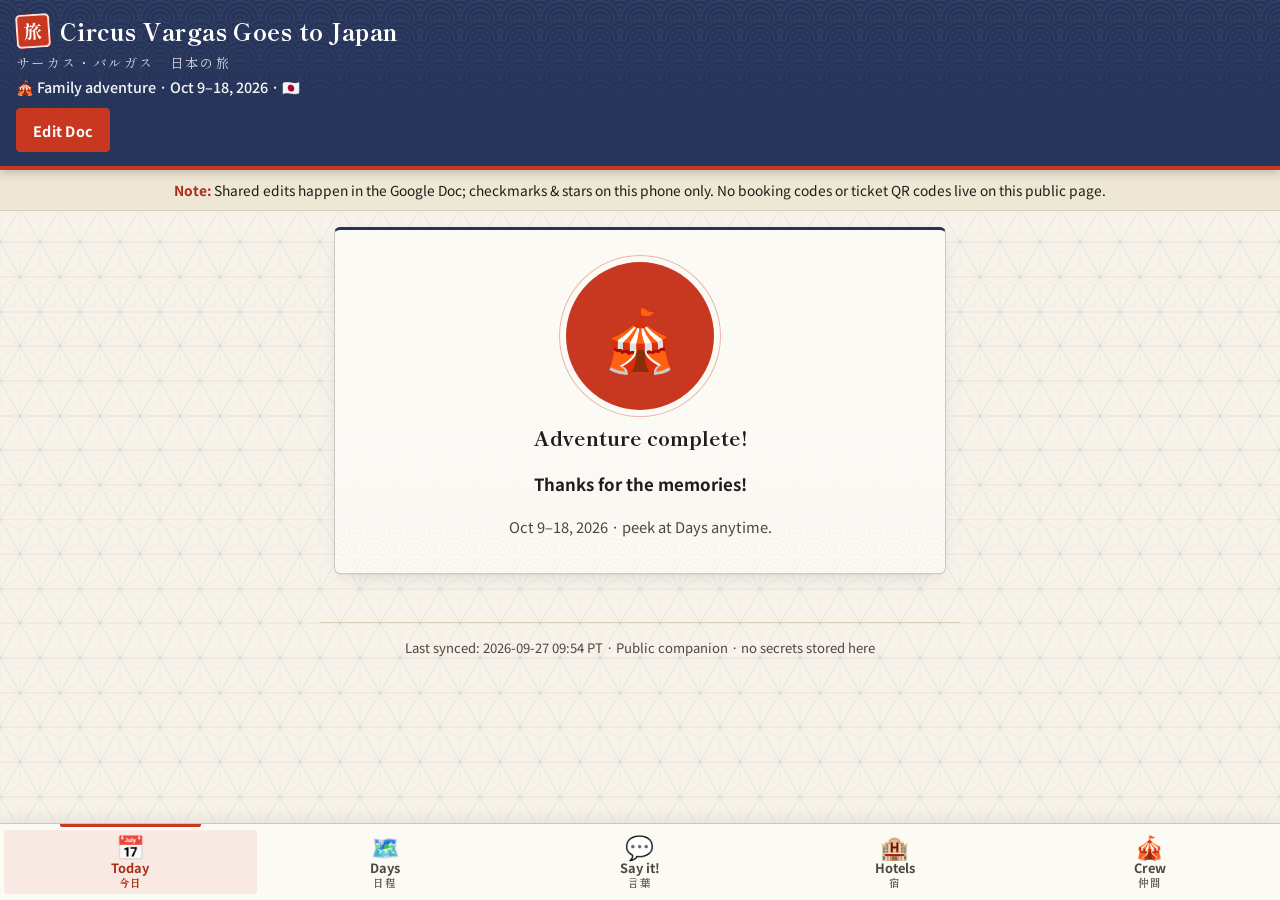
==== commit 3c1fe519: "Doc sync Sep 27: Oct 10 stamps/Snoopy, Oct 16 shops, Oct 18 Hakuhinkan + Goshuin phrase" ====
--- a/companion.html
+++ b/companion.html
@@ -962,6 +962,16 @@
 .card li { margin: 4px 0; }
 .card li::marker { color: var(--shu); }
 
+/* Wish list extras (suggested day + Maps button) */
+.wish-rich { margin-bottom: 0.6rem; }
+.wish-when {
+  margin-top: 0.3rem;
+  font-size: 0.9em;
+  font-weight: 600;
+  color: var(--ai);
+}
+.wish-actions { margin-top: 0.35rem; }
+
   </style>
 </head>
 <body>
@@ -1005,7 +1015,7 @@
   "meta": {
     "title": "Circus Vargas Goes to Japan",
     "docUrl": "https://docs.google.com/document/d/1t0yKSCdpAXDrOtdceFMqJ7ZXoe6zh-OmAR-z8jigMEA/edit",
-    "lastSynced": "2026-09-26 09:46 PT",
+    "lastSynced": "2026-09-27 09:54 PT",
     "partySize": "Chris, Adana, Amaya, Ellie, Robert, Sandra, Alyssa, Pete (8)",
     "timezone": "Asia/Tokyo",
     "tripStart": "2026-10-09",
@@ -1057,10 +1067,10 @@
         {
           "id": "d10-breakfast",
           "type": "food",
-          "title": "Breakfast TBD",
-          "detail": "Before departure from Haneda area.",
-          "status": null,
-          "mapsQuery": null,
+          "title": "Japan Rail Cafe Tokyo (breakfast)",
+          "detail": "Doc: breakfast at Japan Rail Cafe Tokyo inside Tokyo Station — before the Shinkansen.",
+          "status": null,
+          "mapsQuery": "Japan Rail Cafe Tokyo Station",
           "mapsUrl": null
         },
         {
@@ -1073,6 +1083,15 @@
           "mapsUrl": null
         },
         {
+          "id": "d10-travelers-factory",
+          "type": "place",
+          "title": "Traveler's Factory (stamp books)",
+          "detail": "Stamp books and Tokyo Station stamp — Doc suggests stopping at Tokyo Station before boarding.",
+          "status": null,
+          "mapsQuery": "Traveler's Factory Tokyo Station",
+          "mapsUrl": null
+        },
+        {
           "id": "d10-shinkansen",
           "type": "train",
           "title": "Nozomi 377 — Green Car",
@@ -1115,6 +1134,15 @@
           "detail": "Fan-making shop.",
           "status": null,
           "mapsQuery": "Yamatake Senpo Kyoto",
+          "mapsUrl": null
+        },
+        {
+          "id": "d10-snoopy",
+          "type": "place",
+          "title": "Snoopy Cha-ya",
+          "detail": "Gift for Jamie (Doc).",
+          "status": null,
+          "mapsQuery": "Snoopy Cha-ya Kyoto",
           "mapsUrl": null
         },
         {
@@ -1279,7 +1307,7 @@
           "id": "d11-arabica",
           "type": "food",
           "title": "% ARABICA Kyoto Arashiyama",
-          "detail": "Riverfront coffee.",
+          "detail": "Riverfront coffee (Chris).",
           "status": null,
           "mapsQuery": "% ARABICA Kyoto Arashiyama",
           "mapsUrl": null
@@ -1548,7 +1576,7 @@
       "weekday": "Friday",
       "title": "Abbi's birthday! 🎂 Akasaka / Shinjuku / Shibuya",
       "city": "Tokyo",
-      "summary": "Abbi's (Sandra's) birthday — Imperial Palace, Harry Potter shop, Samurai Museum, Omoide Yokocho, Takeshita, cameras, tacos, Donki, ramen, Shibuya night view.",
+      "summary": "Abbi's (Sandra's) birthday — Imperial Palace, Harry Potter shop, Samurai Museum, Omoide Yokocho, Takeshita, cameras, tacos, Donki, ramen, Shibuya night view, Yamacho udon, Amam Dacotan, Calico Critters.",
       "callouts": [
         "🎂 Happy birthday, Abbi!"
       ],
@@ -1563,6 +1591,16 @@
           "mapsUrl": null
         },
         {
+          "id": "d16-commen-kids",
+          "type": "food",
+          "title": "Comme'N KIDS — kids-only bakery (Amaya's wish)",
+          "detail": "🥐 Amaya's wish! A tiny bakery at Azabudai Hills where only kids (elementary-school age and younger) go in: crawl through the little tunnel, pick your bread and pay all by yourself while the grown-ups wait outside. Open daily 10am–5pm but often sells out by early afternoon, so go right at 10am. If there's a wait, write your name on the sheet at the door and come back at your time. Bring yen cash (cash only). No photos inside. Grown-ups: the big Comme'N TOKYO bakery is right next door. Getting there: Hibiya Line to Kamiyacho (~7 min from Ginza or Hibiya), Exit 5 connects straight into Azabudai Hills. Then on to Akasaka for the Harry Potter shop (opens 11am). Tip: the Imperial Palace East Gardens are closed on Fridays, so do a quick outside-the-walls palace stop first. Ellie may be allowed in too if she can walk in on her own; staff decide.",
+          "status": "Optional",
+          "mapsQuery": "Comme'N KIDS Azabudai Hills",
+          "mapsUrl": "https://maps.app.goo.gl/8uDBLx5Vh2fQPu1C8",
+          "link": "https://commen.jp/shop_list/"
+        },
+        {
           "id": "d16-harry-potter",
           "type": "place",
           "title": "Harry Potter Shop",
@@ -1599,6 +1637,15 @@
           "mapsUrl": null
         },
         {
+          "id": "d16-yamacho",
+          "type": "food",
+          "title": "Yamacho — udon",
+          "detail": "Udon noodles (Doc).",
+          "status": null,
+          "mapsQuery": "Yamacho Udon Tokyo",
+          "mapsUrl": null
+        },
+        {
           "id": "d16-camera",
           "type": "place",
           "title": "Used Camera Box / Tokyo Used Camera",
@@ -1611,7 +1658,7 @@
           "id": "d16-takeshita",
           "type": "place",
           "title": "Takeshita Street",
-          "detail": "Harajuku.",
+          "detail": "Harajuku — Doc: GACHAPONS.",
           "status": null,
           "mapsQuery": "Takeshita Street Harajuku",
           "mapsUrl": null
@@ -1626,6 +1673,15 @@
           "mapsUrl": null
         },
         {
+          "id": "d16-amam",
+          "type": "food",
+          "title": "Amam Dacotan bakery",
+          "detail": "Japanese bakery — Adana.",
+          "status": null,
+          "mapsQuery": "Amam Dacotan Tokyo",
+          "mapsUrl": null
+        },
+        {
           "id": "d16-cola",
           "type": "food",
           "title": "Iyoshi Cola",
@@ -1644,6 +1700,15 @@
           "mapsUrl": null
         },
         {
+          "id": "d16-calico",
+          "type": "place",
+          "title": "Calico Critters Store",
+          "detail": "Gift for Keleigh (Doc).",
+          "status": null,
+          "mapsQuery": "Calico Critters Store Tokyo",
+          "mapsUrl": null
+        },
+        {
           "id": "d16-ramen",
           "type": "food",
           "title": "Ramen family dinner TBD",
@@ -1656,7 +1721,7 @@
           "id": "d16-shibuya",
           "type": "place",
           "title": "Shibuya Crossing / Hikarie Sky Lobby",
-          "detail": "Night view.",
+          "detail": "Nighttime overhead view — must do for Robert (Doc).",
           "status": null,
           "mapsQuery": "Shibuya Hikarie Sky Lobby",
           "mapsUrl": null
@@ -1716,7 +1781,7 @@
       "weekday": "Sunday",
       "title": "Homeward — Haneda → LAX",
       "city": "Tokyo (Haneda)",
-      "summary": "Morning: Ginza Itoya (stationery, 12 floors). Checkout Ginza 11am, then Haneda. Return flight ~9pm HND → LAX 3:10pm.",
+      "summary": "Morning near hotel: Ginza Itoya (stationery, 12 floors) + Hakuhinkan Toy Park. Checkout Ginza 11am, then Haneda. Return flight ~9pm HND → LAX 3:10pm.",
       "callouts": [],
       "items": [
         {
@@ -1735,6 +1800,24 @@
           "detail": "Largest stationery store in Tokyo — 12 floors. About a 4-minute walk from the hotel. Good morning stop before heading to Haneda.",
           "status": null,
           "mapsQuery": "Ginza Itoya",
+          "mapsUrl": null
+        },
+        {
+          "id": "d18-hakuhinkan",
+          "type": "place",
+          "title": "Hakuhinkan Toy Park",
+          "detail": "Ginza toy store — Doc morning option near the hotel.",
+          "status": null,
+          "mapsQuery": "Hakuhinkan Toy Park Ginza",
+          "mapsUrl": null
+        },
+        {
+          "id": "d18-railway-museum",
+          "type": "place",
+          "title": "Railway Museum?",
+          "detail": "Optional / confirm (Doc). Further from Ginza — only if time and energy allow before Haneda.",
+          "status": "Optional",
+          "mapsQuery": "Railway Museum Saitama",
           "mapsUrl": null
         },
         {
@@ -1979,6 +2062,13 @@
             "ja": "トイレはどこですか",
             "romaji": "toire wa doko desu ka",
             "en": "Where is the restroom?"
+          },
+          {
+            "id": "p-goshuin",
+            "ja": "御朱印をお願いします",
+            "romaji": "goshuin o onegai shimasu",
+            "en": "I would like a goshuin, please",
+            "note": "Hand-written calligraphy + vermillion stamp books at shrines/temples"
           }
         ]
       },
@@ -2278,8 +2368,27 @@
         "what": "Akihabara games / gachapon"
       },
       {
+        "who": "Amaya",
+        "what": "Comme'N KIDS — the kids-only bakery at Azabudai Hills: crawl through the tiny tunnel and buy your own bread, no grown-ups allowed!",
+        "when": "Best day: Fri Oct 16, right at 10am opening (on the way to Akasaka). Backup: Sun Oct 18 at 10am, before checkout.",
+        "url": "https://maps.app.goo.gl/8uDBLx5Vh2fQPu1C8",
+        "day": "2026-10-16"
+      },
+      {
         "who": "Ellie",
         "what": "Prefer funicular over chairlift at Viewland when possible"
+      },
+      {
+        "who": "Chris",
+        "what": "% ARABICA Kyoto Arashiyama — riverfront coffee"
+      },
+      {
+        "who": "Adana",
+        "what": "Amam Dacotan Japanese bakery (Oct 16)"
+      },
+      {
+        "who": "Robert",
+        "what": "Shibuya Hikarie Sky Lobby nighttime view (Oct 16)"
       },
       {
         "who": "Abbi (Sandra)",
@@ -2632,6 +2741,13 @@
       "credit": "Wikipedia / Wikimedia Commons — Haneda Airport",
       "pageTitle": "Haneda Airport",
       "pageUrl": "https://en.wikipedia.org/wiki/Haneda_Airport"
+    },
+    "Comme'N KIDS Azabudai Hills": {
+      "file": "images/commen-kids-azabudai-hills.jpg",
+      "source": "wikimedia",
+      "credit": "Wikipedia / Wikimedia Commons — Azabudai Hills",
+      "pageTitle": "Azabudai Hills",
+      "pageUrl": "https://en.wikipedia.org/wiki/Azabudai_Hills"
     }
   }
 };
@@ -3230,11 +3346,16 @@
       if (!n) return who;
       return n.toLowerCase().includes(String(who).toLowerCase()) ? n : `${n} (${who})`;
     };
+    // Optional extras per wish (data/overrides.json → party.priorities.add):
+    // "when" (suggested day) and "url" (Google Maps link)
     const pri = (DATA.party.priorities || [])
-      .map(
-        (p) =>
-          `<li><strong>${escapeHtml(whoLabel(p.who))}:</strong> ${escapeHtml(p.what)}</li>`
-      )
+      .map((p) => {
+        const when = p.when ? `<div class="wish-when">📅 ${escapeHtml(p.when)}</div>` : '';
+        const url = /^https?:\/\//.test(String(p.url || ''))
+          ? `<div class="item-actions wish-actions"><a class="btn btn-sm btn-indigo" href="${escapeHtml(p.url)}" target="_blank" rel="noopener noreferrer">Maps</a></div>`
+          : '';
+        return `<li class="${when || url ? 'wish-rich' : ''}"><strong>${escapeHtml(whoLabel(p.who))}:</strong> ${escapeHtml(p.what)}${when}${url}</li>`;
+      })
       .join('');
     const members = (DATA.party.members || [])
       .map((name, i) => {
@@ -3324,7 +3445,7 @@
   </script>
   <script>
 /* Auto-generated by scripts/build-companion.js from audio/ — do not edit */
-window.PHRASE_AUDIO = {"clips":{"おはようございます":"[data-uri]","こんにちは":"[data-uri]","こんばんは":"[data-uri]","さようなら":"[data-uri]","ありがとうございます":"[data-uri]","すみません":"[data-uri]","はじめまして":"[data-uri]","はい":"[data-uri]","いいえ":"[data-uri]","大丈夫です":"[data-uri]","お願いします":"[data-uri]","どうぞ":"[data-uri]","お元気ですか":"[data-uri]","…はどこですか":"[data-uri]","駅はどこですか":"[data-uri]","この電車は…に行きますか":"[data-uri]","切符をください":"[data-uri]","いくらですか":"[data-uri]","乗り換えはどこですか":"[data-uri]","バス停はどこですか":"[data-uri]","地図を見せてください":"[data-uri]","ここで降ります":"[data-uri]","トイレはどこですか":"[data-uri]","メニューをください":"[data-uri]","おすすめは何ですか":"[data-uri]","…はありますか":"[data-uri]","ペスカタリアンです":"[data-uri]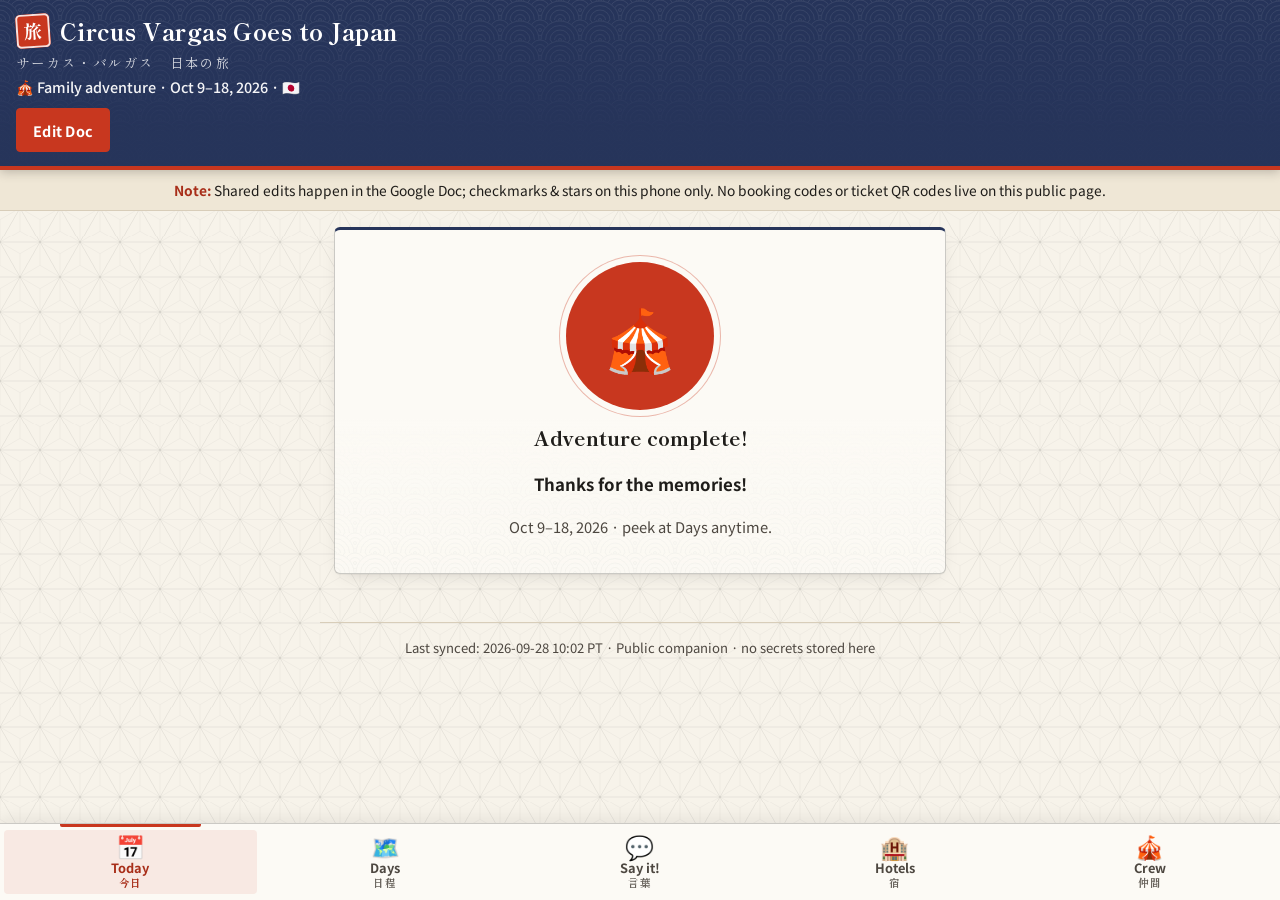
==== commit a4fe9217: "Doc sync Sep 28: Oct 10 Obbli Tacos + Le Labo, Oct 11 Arashiyu foot massage" ====
--- a/companion.html
+++ b/companion.html
@@ -1015,7 +1015,7 @@
   "meta": {
     "title": "Circus Vargas Goes to Japan",
     "docUrl": "https://docs.google.com/document/d/1t0yKSCdpAXDrOtdceFMqJ7ZXoe6zh-OmAR-z8jigMEA/edit",
-    "lastSynced": "2026-09-27 09:54 PT",
+    "lastSynced": "2026-09-28 10:02 PT",
     "partySize": "Chris, Adana, Amaya, Ellie, Robert, Sandra, Alyssa, Pete (8)",
     "timezone": "Asia/Tokyo",
     "tripStart": "2026-10-09",
@@ -1058,7 +1058,7 @@
       "weekday": "Saturday",
       "title": "Haneda → Kyoto · City walk",
       "city": "Kyoto",
-      "summary": "Jumbo van toward Tokyo Station, Nozomi 377 (11:24am) to Kyoto, check in Hotel Forza Shijo Kawaramachi, then afternoon/evening city walk if energy allows.",
+      "summary": "Jumbo van toward Tokyo Station, Nozomi 377 (11:24am) to Kyoto, Obbli Tacos at the station (bring Pulparindos), check in Hotel Forza Shijo Kawaramachi, then afternoon/evening city walk (incl. Le Labo matcha) if energy allows.",
       "callouts": [
         "🚄 Shinkansen is now Nozomi 377 at 11:24am from Tokyo (moved earlier from the afternoon train) — arrives Kyoto 1:39pm. Green Car, all 8 seats. Hotel Forza matches the Doc.",
         "Kansai Wide Area Pass (5-day) — covers Amanohashidate train & more. Buy: https://www.klook.com/en-US/activity/3277-5-day-kansai-wide-area-jr-pass/ · watch: https://www.youtube.com/watch?v=Axqxa-FB73s"
@@ -1101,6 +1101,15 @@
           "mapsUrl": null
         },
         {
+          "id": "d10-obbli",
+          "type": "food",
+          "title": "Obbli Tacos at Kyoto Station",
+          "detail": "Doc: Obbli Tacos at Kyoto Station after the Shinkansen — bring Pulparindos.",
+          "status": null,
+          "mapsQuery": "Obbli Tacos Kyoto Station",
+          "mapsUrl": null
+        },
+        {
           "id": "d10-hotel",
           "type": "stay",
           "title": "Hotel Forza Kyoto Shijo Kawaramachi",
@@ -1146,6 +1155,15 @@
           "mapsUrl": null
         },
         {
+          "id": "d10-lelabo",
+          "type": "food",
+          "title": "Le Labo matcha cafe",
+          "detail": "Matcha cafe on the Oct 10 city walk (Doc) — after Snoopy Cha-ya, before Pontocho.",
+          "status": null,
+          "mapsQuery": "Le Labo Kyoto",
+          "mapsUrl": null
+        },
+        {
           "id": "d10-pontocho",
           "type": "place",
           "title": "Pontocho Alley / Geisha area",
@@ -1225,7 +1243,7 @@
       "weekday": "Sunday",
       "title": "Northwest Kyoto",
       "city": "Kyoto",
-      "summary": "Nijo Castle, Golden Pavilion, Adashino/Otagi/Gioji temples, Arashiyama coffee & monkeys, optional Saihōji moss temple.",
+      "summary": "Nijo Castle, Golden Pavilion, Adashino/Otagi/Gioji temples, Arashiyama coffee, optional foot massage, monkeys, optional Saihōji moss temple.",
       "callouts": [
         "Doc filled in Northwest Kyoto — long day; pick a realistic subset with kids.",
         "Saihōji (Kokedera) usually needs advance reservation."
@@ -1310,6 +1328,15 @@
           "detail": "Riverfront coffee (Chris).",
           "status": null,
           "mapsQuery": "% ARABICA Kyoto Arashiyama",
+          "mapsUrl": null
+        },
+        {
+          "id": "d11-arashiyu",
+          "type": "place",
+          "title": "Arashiyu Arashiyamahonten (foot massage)",
+          "detail": "Foot massage parlor in Arashiyama (Doc) — between % ARABICA and the monkey park.",
+          "status": null,
+          "mapsQuery": "Arashiyu Arashiyamahonten",
           "mapsUrl": null
         },
         {
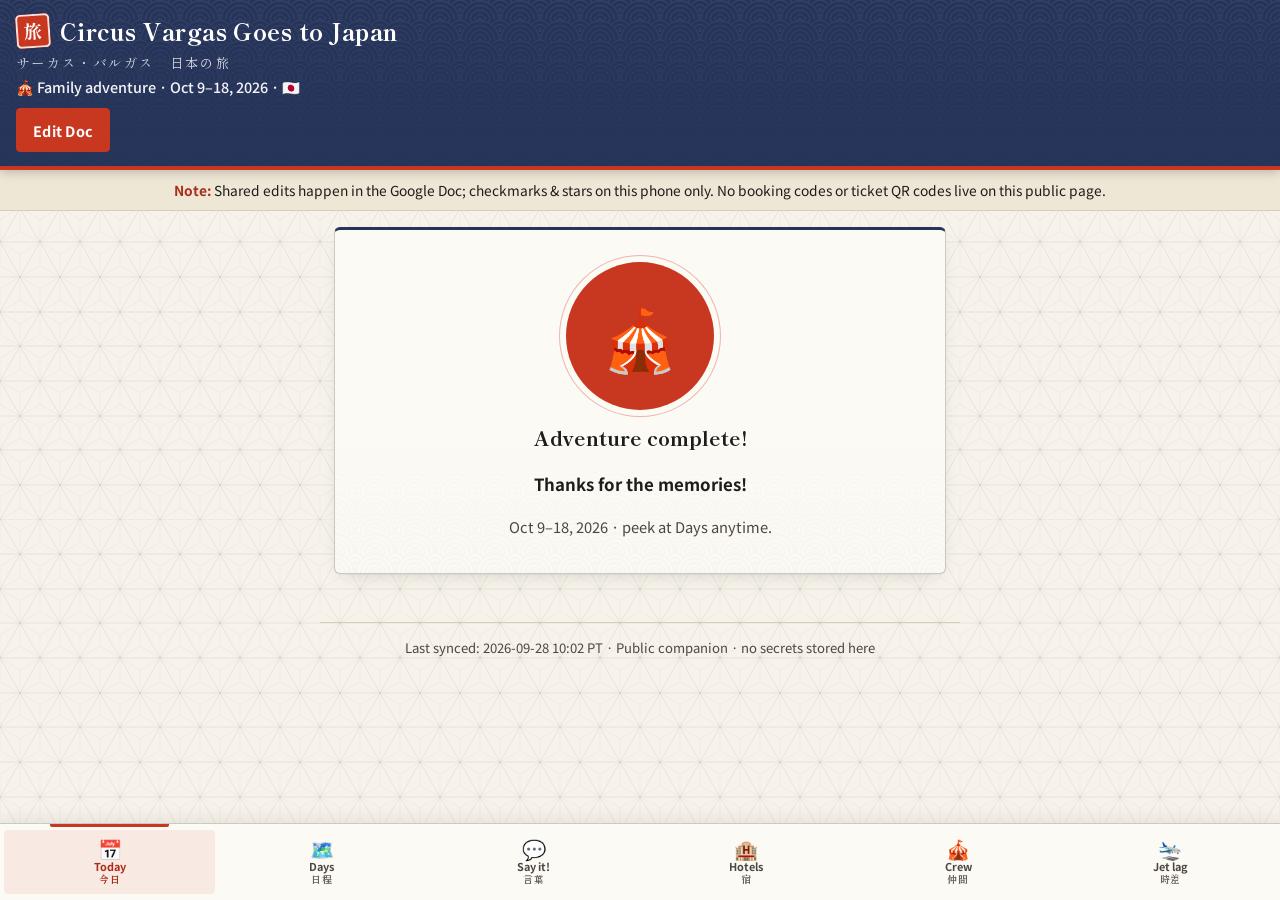
==== commit eac2fe97: "Add Jet Lag: Coming Home return-leg plan" ====
--- a/companion.html
+++ b/companion.html
@@ -229,8 +229,8 @@
   right: 0;
   z-index: 50;
   display: grid;
-  grid-template-columns: repeat(5, 1fr);
-  gap: 2px;
+  grid-template-columns: repeat(6, 1fr);
+  gap: 1px;
   background: var(--paper-card);
   border-top: 1px solid var(--line-ink);
   padding: 6px 4px calc(6px + env(safe-area-inset-bottom));
@@ -244,7 +244,8 @@
   min-height: 64px;
   border-radius: 4px;
   cursor: pointer;
-  font-size: 0.8rem;
+  font-size: 0.68rem;
+  padding: 0 1px;
   font-weight: 700;
   color: var(--sumi-soft);
   display: flex;
@@ -254,10 +255,10 @@
   gap: 1px;
   line-height: 1.15;
 }
-.nav-tabs button .ico { font-size: 1.45rem; line-height: 1; margin-bottom: 2px; }
+.nav-tabs button .ico { font-size: 1.22rem; line-height: 1; margin-bottom: 1px; }
 .nav-tabs button .jp {
   font-family: var(--serif);
-  font-size: 0.66rem;
+  font-size: 0.6rem;
   font-weight: 700;
   letter-spacing: 0.08em;
   color: var(--sumi-soft);
@@ -994,6 +995,7 @@
     <section id="panel-phrases" class="panel" aria-label="Say it"></section>
     <section id="panel-stays" class="panel" aria-label="Hotels and trains"></section>
     <section id="panel-party" class="panel" aria-label="Crew"></section>
+    <section id="panel-jetlag" class="panel" aria-label="Jet Lag: Coming Home"></section>
   </main>
 
   <footer class="app-footer">
@@ -1007,6 +1009,7 @@
     <button type="button" data-panel="phrases" aria-selected="false"><span class="ico" aria-hidden="true">💬</span>Say it!<span class="jp" lang="ja" aria-hidden="true">言葉</span></button>
     <button type="button" data-panel="stays" aria-selected="false"><span class="ico" aria-hidden="true">🏨</span>Hotels<span class="jp" lang="ja" aria-hidden="true">宿</span></button>
     <button type="button" data-panel="party" aria-selected="false"><span class="ico" aria-hidden="true">🎪</span>Crew<span class="jp" lang="ja" aria-hidden="true">仲間</span></button>
+    <button type="button" data-panel="jetlag" aria-selected="false"><span class="ico" aria-hidden="true">🛬</span>Jet lag<span class="jp" lang="ja" aria-hidden="true">時差</span></button>
   </nav>
 
   <script>
@@ -3424,12 +3427,63 @@
       </div>`;
   }
 
+
+  function renderJetLag() {
+    const el = document.getElementById('panel-jetlag');
+    el.innerHTML = `
+      ${eyebrow('時差', 'Coming home')}
+      <div class="card">
+        <h2>Jet Lag: Coming Home</h2>
+        <p>Return leg only. Kids stay on Tokyo time — this shift is for Chris.</p>
+      </div>
+      <article class="card">
+        <h3>Last days in Tokyo</h3>
+        <p class="muted">Oct 15–17</p>
+        <ul>
+          <li>Protect Chris's sleep. No naps after <strong>3pm Tokyo</strong>.</li>
+          <li>Saturday, stay up until about <strong>11pm Tokyo</strong> (<strong>7am LA</strong>).</li>
+          <li>Don't shift the kids.</li>
+        </ul>
+      </article>
+      <article class="card">
+        <h3>Flight NH126</h3>
+        <p class="muted">Sun Oct 18</p>
+        <p class="kv"><span>Departs:</span> Haneda <strong>9:05pm Tokyo</strong> (<strong>5:05am LA</strong>)</p>
+        <p class="kv"><span>Lands:</span> about <strong>3:10pm LA</strong></p>
+        <ul>
+          <li>Sleep <strong>9pm–1am Tokyo</strong> (<strong>5–9am LA</strong>) with an eye mask.</li>
+          <li>Wake about <strong>1am Tokyo</strong> (<strong>9am LA</strong>): light, water, food, and caffeine.</li>
+          <li>Stay awake the rest of the flight.</li>
+          <li>No car nap on landing.</li>
+        </ul>
+      </article>
+      <article class="card">
+        <h3>Sunday after landing</h3>
+        <ul>
+          <li>Outdoor light <strong>4–6pm LA</strong>.</li>
+          <li>Early dinner, then bed with the kids about <strong>9–9:30pm LA</strong>.</li>
+          <li>Only a <strong>20-minute nap</strong>, and only before <strong>5pm LA</strong>.</li>
+        </ul>
+      </article>
+      <article class="card">
+        <h3>Monday Oct 19 · workday</h3>
+        <ul>
+          <li>Up by <strong>7am LA</strong>. Outdoor light before work.</li>
+          <li>Coffee only before noon.</li>
+          <li>Short walk in the <strong>2–4pm</strong> danger zone.</li>
+          <li>Bed by <strong>10pm</strong>.</li>
+        </ul>
+        <div class="callout">Functional Monday. The fog clears Tuesday.</div>
+      </article>`;
+  }
+
   const panels = {
     today: renderToday,
     itinerary: renderItinerary,
     phrases: renderPhrases,
     stays: renderStays,
-    party: renderParty
+    party: renderParty,
+    jetlag: renderJetLag
   };
 
   function showPanel(name) {
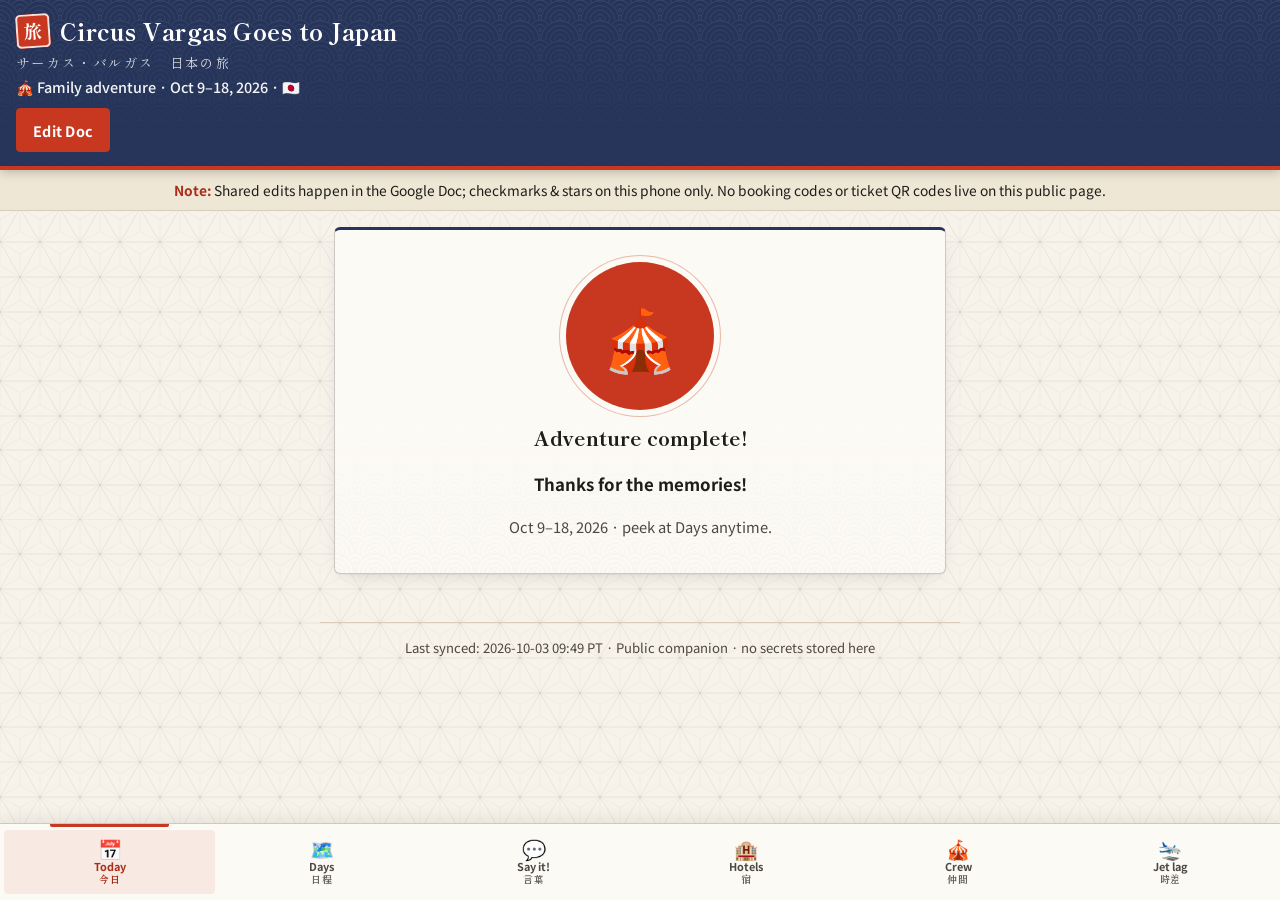
==== commit 027fe436: "Doc sync Oct 3: Oct 16 Giant 3D Cat (Shinjuku)" ====
--- a/companion.html
+++ b/companion.html
@@ -1018,7 +1018,7 @@
   "meta": {
     "title": "Circus Vargas Goes to Japan",
     "docUrl": "https://docs.google.com/document/d/1t0yKSCdpAXDrOtdceFMqJ7ZXoe6zh-OmAR-z8jigMEA/edit",
-    "lastSynced": "2026-09-28 10:02 PT",
+    "lastSynced": "2026-10-03 09:49 PT",
     "partySize": "Chris, Adana, Amaya, Ellie, Robert, Sandra, Alyssa, Pete (8)",
     "timezone": "Asia/Tokyo",
     "tripStart": "2026-10-09",
@@ -1528,8 +1528,8 @@
         {
           "id": "d15-kappabashi",
           "type": "place",
-          "title": "Kappabashi",
-          "detail": "Kitchen street.",
+          "title": "Kappabashi (kitchenware / knives / ceramics)",
+          "detail": "Kitchenware, knives, and ceramics street (Doc).",
           "status": null,
           "mapsQuery": "Kappabashi Tokyo",
           "mapsUrl": null
@@ -1606,7 +1606,7 @@
       "weekday": "Friday",
       "title": "Abbi's birthday! 🎂 Akasaka / Shinjuku / Shibuya",
       "city": "Tokyo",
-      "summary": "Abbi's (Sandra's) birthday — Imperial Palace, Harry Potter shop, Samurai Museum, Omoide Yokocho, Takeshita, cameras, tacos, Donki, ramen, Shibuya night view, Yamacho udon, Amam Dacotan, Calico Critters.",
+      "summary": "Abbi's (Sandra's) birthday — Imperial Palace, Harry Potter shop, Samurai Museum, Giant 3D Cat, Omoide Yokocho, Takeshita, cameras, tacos, Donki, ramen, Shibuya night view, Yamacho udon, Amam Dacotan, Calico Critters.",
       "callouts": [
         "🎂 Happy birthday, Abbi!"
       ],
@@ -1655,6 +1655,15 @@
           "detail": "Shinjuku.",
           "status": null,
           "mapsQuery": "Godzilla Head Shinjuku",
+          "mapsUrl": null
+        },
+        {
+          "id": "d16-giant-3d-cat",
+          "type": "place",
+          "title": "The Giant 3D Cat (Cross Shinjuku Vision)",
+          "detail": "Shinjuku 3D cat billboard at Cross Shinjuku Vision (Doc — NEW). Near Godzilla Head.",
+          "status": null,
+          "mapsQuery": "Cross Shinjuku Vision 3D cat",
           "mapsUrl": null
         },
         {
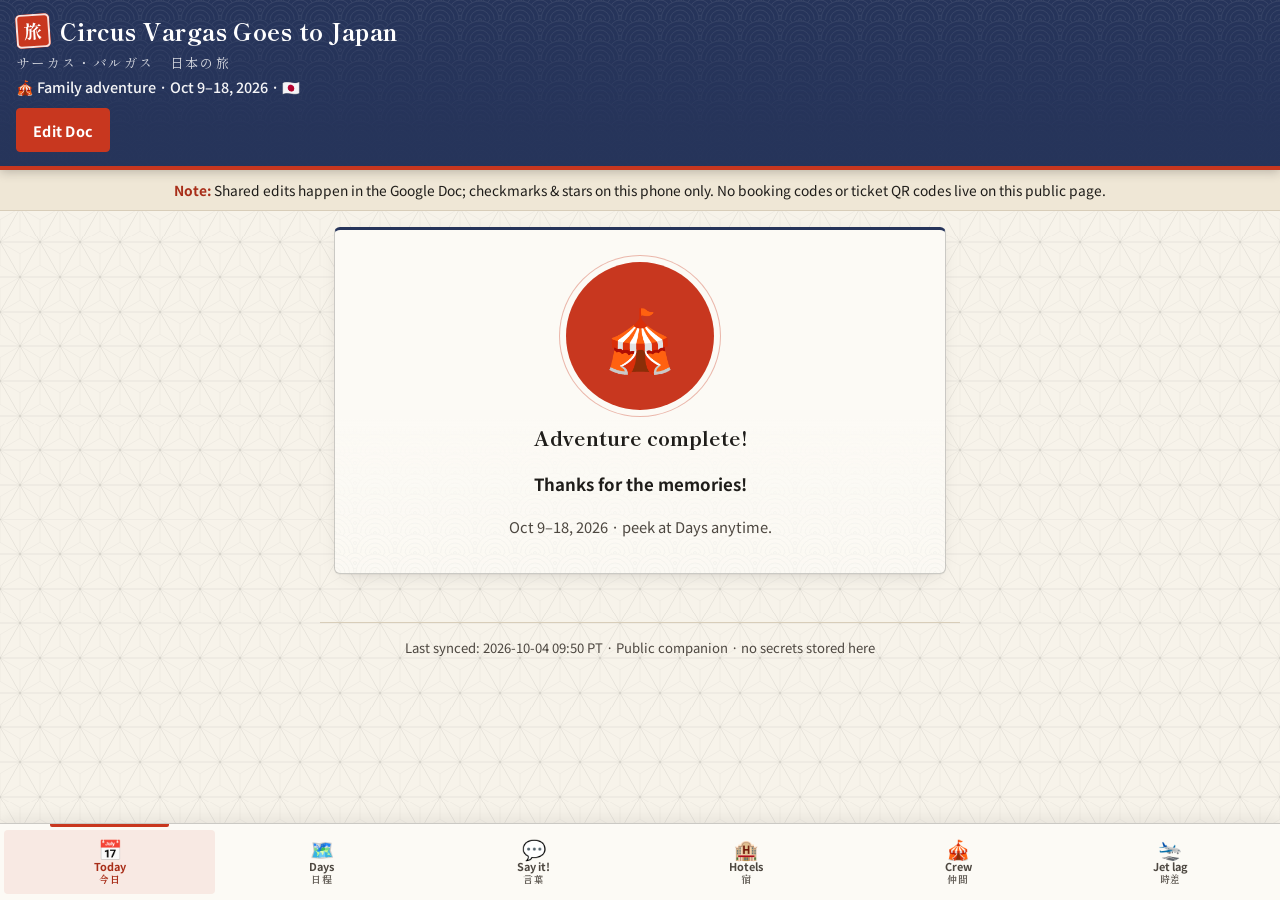
==== commit 789c4764: "Doc sync Oct 4: Oct 18 optional Kawagoe (Little Edo) Alyssa Doc add: Kawagoe? as optional Oct 18 ide" ====
--- a/companion.html
+++ b/companion.html
@@ -1018,7 +1018,7 @@
   "meta": {
     "title": "Circus Vargas Goes to Japan",
     "docUrl": "https://docs.google.com/document/d/1t0yKSCdpAXDrOtdceFMqJ7ZXoe6zh-OmAR-z8jigMEA/edit",
-    "lastSynced": "2026-10-03 09:49 PT",
+    "lastSynced": "2026-10-04 09:50 PT",
     "partySize": "Chris, Adana, Amaya, Ellie, Robert, Sandra, Alyssa, Pete (8)",
     "timezone": "Asia/Tokyo",
     "tripStart": "2026-10-09",
@@ -1820,7 +1820,7 @@
       "weekday": "Sunday",
       "title": "Homeward — Haneda → LAX",
       "city": "Tokyo (Haneda)",
-      "summary": "Morning near hotel: Ginza Itoya (stationery, 12 floors) + Hakuhinkan Toy Park. Checkout Ginza 11am, then Haneda. Return flight ~9pm HND → LAX 3:10pm.",
+      "summary": "Morning near hotel: Ginza Itoya (stationery, 12 floors) + Hakuhinkan Toy Park. Optional Kawagoe (Little Edo) or Railway Museum if energy allows. Checkout Ginza 11am (leave bags / stay near station), then Haneda. Return flight ~9pm HND → LAX 3:10pm.",
       "callouts": [],
       "items": [
         {
@@ -1848,6 +1848,15 @@
           "detail": "Ginza toy store — Doc morning option near the hotel.",
           "status": null,
           "mapsQuery": "Hakuhinkan Toy Park Ginza",
+          "mapsUrl": null
+        },
+        {
+          "id": "d18-kawagoe",
+          "type": "place",
+          "title": "Kawagoe?",
+          "detail": "Optional Little Edo day-trip idea (Doc). ~30–60 min from central Tokyo (Ikebukuro / Seibu). Warehouse streets, candy alley, bell tower — only if energy and timing allow before Haneda; otherwise stay Ginza-side.",
+          "status": "Optional",
+          "mapsQuery": "Kawagoe Little Edo",
           "mapsUrl": null
         },
         {
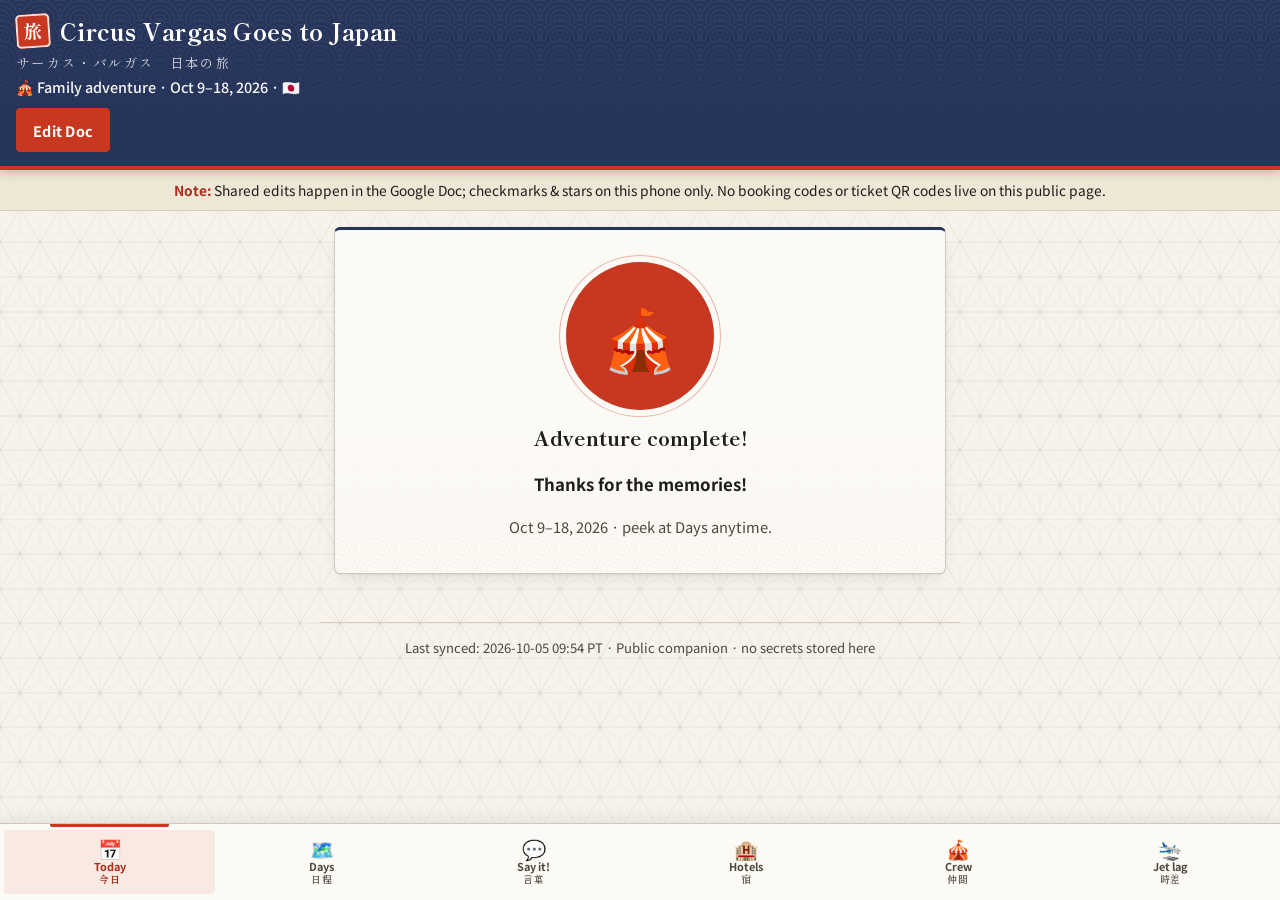
==== commit c62dc5dd: "Doc sync Oct 5: Oct 16 Meiji Jingu Shrine" ====
--- a/companion.html
+++ b/companion.html
@@ -1018,7 +1018,7 @@
   "meta": {
     "title": "Circus Vargas Goes to Japan",
     "docUrl": "https://docs.google.com/document/d/1t0yKSCdpAXDrOtdceFMqJ7ZXoe6zh-OmAR-z8jigMEA/edit",
-    "lastSynced": "2026-10-04 09:50 PT",
+    "lastSynced": "2026-10-05 09:54 PT",
     "partySize": "Chris, Adana, Amaya, Ellie, Robert, Sandra, Alyssa, Pete (8)",
     "timezone": "Asia/Tokyo",
     "tripStart": "2026-10-09",
@@ -1606,7 +1606,7 @@
       "weekday": "Friday",
       "title": "Abbi's birthday! 🎂 Akasaka / Shinjuku / Shibuya",
       "city": "Tokyo",
-      "summary": "Abbi's (Sandra's) birthday — Imperial Palace, Harry Potter shop, Samurai Museum, Giant 3D Cat, Omoide Yokocho, Takeshita, cameras, tacos, Donki, ramen, Shibuya night view, Yamacho udon, Amam Dacotan, Calico Critters.",
+      "summary": "Abbi's (Sandra's) birthday — Imperial Palace, Harry Potter shop, Samurai Museum, Giant 3D Cat, Omoide Yokocho, Meiji Jingu, Takeshita, cameras, tacos, Donki, ramen, Shibuya night view, Yamacho udon, Amam Dacotan, Calico Critters.",
       "callouts": [
         "🎂 Happy birthday, Abbi!"
       ],
@@ -1682,6 +1682,15 @@
           "detail": "Udon noodles (Doc).",
           "status": null,
           "mapsQuery": "Yamacho Udon Tokyo",
+          "mapsUrl": null
+        },
+        {
+          "id": "d16-meiji",
+          "type": "place",
+          "title": "Meiji Jingu Shrine",
+          "detail": "Free! Big park area (Doc — NEW). Right next to Harajuku, so pair it with Takeshita Street.",
+          "status": null,
+          "mapsQuery": "Meiji Jingu Shrine Tokyo",
           "mapsUrl": null
         },
         {
